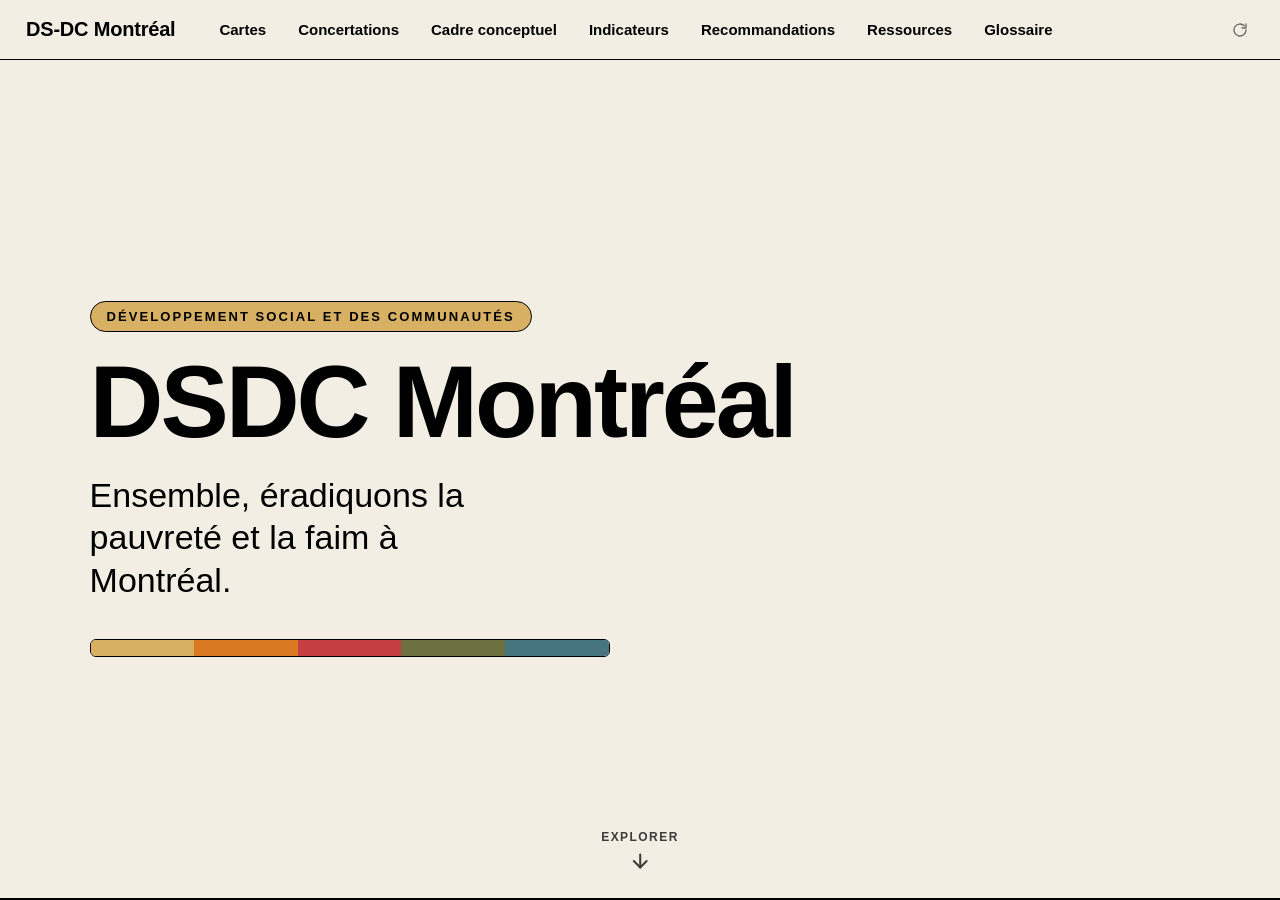
==== index.html @ 4bd9e21a "Indicators page improved" ====
<!DOCTYPE html>
<html lang="fr">
<head>
<meta charset="UTF-8">
<meta name="viewport" content="width=device-width, initial-scale=1.0">
<base href="/">
<script>
/* Restaure l'URL propre encodée par 404.html (routage par onglet sur GitHub Pages). */
(function(){var l=window.location;if(l.search[1]==='/'){var d=l.search.slice(1).split('&').map(function(s){return s.replace(/~and~/g,'&');}).join('?');window.history.replaceState(null,null,l.pathname.slice(0,-1)+d+l.hash);}})();
</script>
<title>DSDC Montréal</title>
  <link rel="stylesheet" href="assets/css/app.css">
  <link rel="stylesheet" href="assets/css/concertations.css">
  <link rel="stylesheet" href="assets/css/landing.css">
</head>
<body>
<div class="app">

  <nav class="nav" aria-label="Sections">
    <div class="brand" title="Retour à l'accueil">DS-DC Montréal</div>
    <div class="nav-items">
      <button class="nav-item" id="nav-cartes" data-view="cartes" aria-current="false">Cartes</button>
      <button class="nav-item" id="nav-conc" data-view="conc" aria-current="false">Concertations</button>
      <button class="nav-item" id="nav-cadre" data-view="cadre" aria-current="false">Cadre conceptuel</button>
      <button class="nav-item" id="nav-indic" data-view="indic" aria-current="false">Indicateurs</button>
      <button class="nav-item" id="nav-reco" data-view="reco" aria-current="false">Recommandations</button>
      <button class="nav-item" id="nav-ressources" data-view="ressources" aria-current="false">Ressources</button>
      <button class="nav-item" id="nav-gloss" data-view="gloss" aria-current="false">Glossaire</button>
    </div>
    <a class="nav-sync" href="https://github.com/catherineharder/DSDC-Montreal/actions/workflows/sync.yml" target="_blank" rel="noopener" title="Synchroniser le site depuis Google Sheets (ouvre GitHub Actions — cliquer « Run workflow »)" aria-label="Synchroniser le site depuis Google Sheets"><svg viewBox="0 0 24 24" width="16" height="16" fill="none" stroke="currentColor" stroke-width="2" stroke-linecap="round" stroke-linejoin="round" aria-hidden="true"><path d="M21 12a9 9 0 1 1-2.64-6.36"/><polyline points="21 3 21 9 15 9"/></svg></a>
  </nav>

  <div class="views">

    <!-- Accueil : page d'atterrissage plein écran, sections en séquence -->
    <section class="view active" id="view-accueil" aria-label="Accueil">
      <div class="land">

        <!-- 1. Héros -->
        <section class="land-sec land-hero">
          <p class="kicker">Développement social et des communautés</p>
          <h1>DSDC Montréal</h1>
          <p class="tagline">Ensemble, éradiquons la pauvreté et la faim à Montréal.</p>
          <div class="accent-bar" aria-hidden="true">
            <span style="background:#D7B063"></span><span style="background:#D97A22"></span><span style="background:#C43E42"></span><span style="background:#6C6F3F"></span><span style="background:#46747F"></span>
          </div>
          <div class="land-scroll-cue" aria-hidden="true">
            <span>Explorer</span>
            <svg viewBox="0 0 24 24" fill="none" stroke="currentColor" stroke-width="2.2" stroke-linecap="round" stroke-linejoin="round"><path d="M12 5v14"/><path d="m19 12-7 7-7-7"/></svg>
          </div>
        </section>

        <!-- 2. Développement social -->
        <section class="land-sec">
          <div class="land-eyebrow"><span class="num">01</span><span class="lab">Développement social</span></div>
          <h2>Qu'est-ce que le développement social&nbsp;?</h2>
          <div class="land-def">
            <div>
              <p class="lead">Le développement social est&nbsp;:</p>
              <ul>
                <li>l'amélioration des conditions de vie&nbsp;;</li>
                <li>la réduction des inégalités&nbsp;;</li>
                <li>l'inclusion sociale&nbsp;;</li>
                <li>et le renforcement du pouvoir d'agir individuel et collectif&nbsp;;</li>
              </ul>
              <p class="lead">découlant de la participation active et intersectorielle d'acteurs&nbsp;:</p>
              <ul class="actors">
                <li>communautaires&nbsp;;</li>
                <li>municipaux&nbsp;;</li>
                <li>institutionnels&nbsp;;</li>
                <li>étatiques&nbsp;;</li>
                <li>ainsi que de l'engagement citoyen.</li>
              </ul>
              <p class="src">Source&nbsp;: <a href="https://rqds.org/a-propos/" target="_blank" rel="noopener">Réseau québécois de développement social (RQDS)</a></p>
            </div>
            <aside class="land-card-aside">
              <h3>Un cadre partagé</h3>
              <p>Cette définition guide l'ensemble de la démarche DSDC&nbsp;: du cadre conceptuel aux indicateurs, jusqu'aux recommandations.</p>
              <a class="land-btn" href="https://rqds.org/a-propos/" target="_blank" rel="noopener">En savoir plus
                <svg viewBox="0 0 24 24" fill="none" stroke="currentColor" stroke-width="2.2" stroke-linecap="round" stroke-linejoin="round"><path d="M7 17 17 7"/><path d="M7 7h10v10"/></svg></a>
              <div style="height:12px"></div>
              <button class="land-btn ghost" type="button" data-goto="cadre">Voir le cadre conceptuel
                <svg viewBox="0 0 24 24" fill="none" stroke="currentColor" stroke-width="2.2" stroke-linecap="round" stroke-linejoin="round"><path d="M5 12h14"/><path d="m12 5 7 7-7 7"/></svg></button>
            </aside>
          </div>
        </section>

        <!-- 3. Développement des communautés -->
        <section class="land-sec">
          <div class="land-eyebrow"><span class="num">02</span><span class="lab">Développement des communautés</span></div>
          <h2>Développement des communautés</h2>
          <div class="land-two">
            <div class="land-def">
              <div>
                <p class="lead">Le développement des communautés mise sur le pouvoir d'agir collectif des milieux&nbsp;: mobiliser les acteurs d'un territoire pour améliorer, ensemble et durablement, les conditions de vie.</p>
                <p class="src">Source&nbsp;: <a href="https://www.collectifpdc.org/le-developpement-des-communautes" target="_blank" rel="noopener">Collectif des partenaires en développement des communautés</a></p>
              </div>
            </div>
            <figure class="land-figure">
              <div class="ph">
                <svg viewBox="0 0 24 24" fill="none" stroke="currentColor" stroke-width="1.6" stroke-linecap="round" stroke-linejoin="round"><rect x="3" y="3" width="18" height="18" rx="2"/><path d="m3 16 5-5c.9-.9 2.1-.9 3 0l5 5"/><path d="m14 14 1-1c.9-.9 2.1-.9 3 0l3 3"/><circle cx="8.5" cy="8.5" r="1.5"/></svg>
                <span class="ph-t">Illustration à ajouter</span>
              </div>
              <figcaption>Schéma « Développement des communautés » — <a href="https://www.collectifpdc.org/le-developpement-des-communautes" target="_blank" rel="noopener">collectifpdc.org</a></figcaption>
            </figure>
          </div>
        </section>

        <!-- 4. Explorer les sections -->
        <section class="land-sec land-explore">
          <div class="land-eyebrow"><span class="num">03</span><span class="lab">Explorer le site</span></div>
          <h2>Les sections</h2>
          <div class="land-grid">
            <button class="land-tile" type="button" data-goto="cartes">
              <div class="t-top"><span class="t-badge"><svg viewBox="0 0 24 24" fill="none" stroke="#000" stroke-width="2" stroke-linecap="round" stroke-linejoin="round"><path d="m9 3-6 3v15l6-3 6 3 6-3V3l-6 3-6-3Z"/><path d="M9 3v15"/><path d="M15 6v15"/></svg></span><span class="t-arrow">→</span></div>
              <h3>Cartes</h3><p>Santé Québec, Ville de Montréal, tables de quartier et circonscriptions.</p>
            </button>
            <button class="land-tile" type="button" data-goto="conc">
              <div class="t-top"><span class="t-badge"><svg viewBox="0 0 24 24" fill="none" stroke="#000" stroke-width="2" stroke-linecap="round" stroke-linejoin="round"><circle cx="12" cy="8" r="3"/><circle cx="5" cy="17" r="2.5"/><circle cx="19" cy="17" r="2.5"/><path d="M12 11v3M9.5 15.5 7 16.5M14.5 15.5 17 16.5"/></svg></span><span class="t-arrow">→</span></div>
              <h3>Concertations</h3><p>La cartographie des comités et tables de concertation.</p>
            </button>
            <button class="land-tile" type="button" data-goto="cadre">
              <div class="t-top"><span class="t-badge"><svg viewBox="0 0 24 24" fill="none" stroke="#000" stroke-width="2" stroke-linecap="round" stroke-linejoin="round"><rect x="3" y="3" width="7" height="7" rx="1"/><rect x="14" y="3" width="7" height="7" rx="1"/><rect x="3" y="14" width="7" height="7" rx="1"/><rect x="14" y="14" width="7" height="7" rx="1"/></svg></span><span class="t-arrow">→</span></div>
              <h3>Cadre conceptuel</h3><p>La logique du DSDC, des intrants aux résultats visés.</p>
            </button>
            <button class="land-tile" type="button" data-goto="indic">
              <div class="t-top"><span class="t-badge"><svg viewBox="0 0 24 24" fill="none" stroke="#000" stroke-width="2" stroke-linecap="round" stroke-linejoin="round"><path d="M3 3v18h18"/><path d="m7 14 3-4 3 3 5-7"/></svg></span><span class="t-arrow">→</span></div>
              <h3>Indicateurs</h3><p>Défavorisation, équité, participation, sécurité alimentaire…</p>
            </button>
            <button class="land-tile" type="button" data-goto="reco">
              <div class="t-top"><span class="t-badge"><svg viewBox="0 0 24 24" fill="none" stroke="#000" stroke-width="2" stroke-linecap="round" stroke-linejoin="round"><path d="M9 18h6"/><path d="M10 22h4"/><path d="M12 2a7 7 0 0 0-4 12.7c.6.5 1 1.3 1 2.1h6c0-.8.4-1.6 1-2.1A7 7 0 0 0 12 2Z"/></svg></span><span class="t-arrow">→</span></div>
              <h3>Recommandations</h3><p>Huit pistes d'action concrètes issues de la démarche.</p>
            </button>
            <button class="land-tile" type="button" data-goto="ressources">
              <div class="t-top"><span class="t-badge"><svg viewBox="0 0 24 24" fill="none" stroke="#000" stroke-width="2" stroke-linecap="round" stroke-linejoin="round"><path d="M4 4h11l5 5v11a1 1 0 0 1-1 1H4a1 1 0 0 1-1-1V5a1 1 0 0 1 1-1Z"/><path d="M14 4v5h5"/></svg></span><span class="t-arrow">→</span></div>
              <h3>Ressources</h3><p>Toutes les sources documentaires, cherchables et filtrables.</p>
            </button>
            <button class="land-tile" type="button" data-goto="gloss">
              <div class="t-top"><span class="t-badge"><svg viewBox="0 0 24 24" fill="none" stroke="#000" stroke-width="2" stroke-linecap="round" stroke-linejoin="round"><path d="M4 19.5A2.5 2.5 0 0 1 6.5 17H20"/><path d="M6.5 2H20v20H6.5A2.5 2.5 0 0 1 4 19.5v-15A2.5 2.5 0 0 1 6.5 2Z"/></svg></span><span class="t-arrow">→</span></div>
              <h3>Glossaire</h3><p>Les acronymes du milieu, de A à Z.</p>
            </button>
          </div>
        </section>

      </div>
    </section>

    <!-- Santé Québec : CIUSSS map (geometry TODO) -->
    <section class="view" id="view-cartes" aria-label="Cartes" hidden>
      <div class="views map-views">
        <section class="view active" id="view-sante" aria-label="Santé Québec">
      <div class="wrap">
        <section class="map-side">
          <div class="map-eyebrow" role="tablist" aria-label="Choisir une carte"><button class="map-pick" data-map="sante">Santé Québec</button><button class="map-pick" data-map="ville">Ville de Montréal</button><button class="map-pick" data-map="tdq">Tables de quartier</button><button class="map-pick" data-map="deputes">Circonscriptions</button></div>
          <div class="map-head"><img class="logo" style="transform:translateY(14px)" src="assets/logos/sante-quebec.png" alt="Santé Québec"></div>
          <div class="map-stage"><div class="legend"><div><span class="sw low"></span>Région sociosanitaire (RSS) de Montréal</div><div><span class="sw mid"></span>Les 5 réseaux territoriaux de services (RTS)</div><div><span class="sw high"></span>Les réseaux locaux de services (RLS)</div></div><svg id="sante-map" viewBox="0 0 1000 875" preserveAspectRatio="xMidYMid meet" role="group" aria-label="Carte des territoires de CIUSSS"></svg></div>
        </section>
        <aside class="panel" id="panel-sante" aria-live="polite">
          <h2>CIUSSS de Montréal</h2><hr class="rule">
          <p class="intro">Cliquez un territoire pour afficher ses directions. (Données à intégrer.)</p>
        </aside>
      </div>
    </section>

    <!-- Ville de Montréal : arrondissements -->
    <section class="view" id="view-ville" aria-label="Ville de Montréal" hidden>
      <div class="wrap">
        <section class="map-side">
          <div class="map-eyebrow" role="tablist" aria-label="Choisir une carte"><button class="map-pick" data-map="sante">Santé Québec</button><button class="map-pick" data-map="ville">Ville de Montréal</button><button class="map-pick" data-map="tdq">Tables de quartier</button><button class="map-pick" data-map="deputes">Circonscriptions</button></div>
          <div class="map-head"><img class="logo" src="assets/logos/logo-montreal.png" alt="Ville de Montréal"></div>
          <div class="map-stage"><div class="legend"><div><span class="sw mid"></span>Arrondissement</div><div><span class="sw low"></span>Ville liée</div></div><svg id="ville-map" viewBox="0 0 1000 875" preserveAspectRatio="xMidYMid meet" role="group" aria-label="Carte des arrondissements"></svg></div>
        </section>
        <aside class="panel" id="ville-panel" aria-live="polite"></aside>
      </div>
    </section>

    <!-- Tables de quartier (TODO) -->
    <section class="view" id="view-tdq" aria-label="Tables de quartier" hidden>
      <div class="wrap">
        <section class="map-side">
          <div class="map-eyebrow" role="tablist" aria-label="Choisir une carte"><button class="map-pick" data-map="sante">Santé Québec</button><button class="map-pick" data-map="ville">Ville de Montréal</button><button class="map-pick" data-map="tdq">Tables de quartier</button><button class="map-pick" data-map="deputes">Circonscriptions</button></div>
          <div class="map-head"><img class="logo" style="transform:scale(2);transform-origin:left top" src="assets/logos/tables-de-quartier.png" alt="Tables de quartier"></div>
          <div class="map-stage"><div class="legend"><div><span class="sw mid"></span>Table de quartier</div><div><span class="sw low"></span>Secteur sans table</div></div><svg id="tdq-map" viewBox="0 0 1000 875" preserveAspectRatio="xMidYMid meet" role="group" aria-label="Carte des 32 tables de quartier de l'île de Montréal"></svg></div>
        </section>
        <aside class="panel" id="tdq-panel" aria-live="polite"></aside>
      </div>
    </section>

    <!-- Députés : circonscriptions provinciales de l'île, colorées par parti -->
    <section class="view" id="view-deputes" aria-label="Députés" hidden>
      <div class="wrap">
        <section class="map-side">
          <div class="map-eyebrow" role="tablist" aria-label="Choisir une carte"><button class="map-pick" data-map="sante">Santé Québec</button><button class="map-pick" data-map="ville">Ville de Montréal</button><button class="map-pick" data-map="tdq">Tables de quartier</button><button class="map-pick" data-map="deputes">Circonscriptions</button></div>
          <div class="map-head"><img class="logo" style="--logo-h:96px" src="assets/logos/assemblee-nationale.png" onerror="this.onerror=null;this.src='https://www.emploisenadministration.com/uploads/logos/original/bb4ea068b14f3f19f54fa09462b79f89ca1a6226.png'" alt="Assemblée nationale du Québec"></div>
          <div class="map-stage"><div class="legend"><div><span class="sw" style="background:#d31f2c"></span>Parti libéral du Québec</div><div><span class="sw" style="background:#ff5605"></span>Québec solidaire</div><div><span class="sw" style="background:#00addc"></span>Coalition avenir Québec</div><div><span class="sw" style="background:#1a3c8f"></span>Parti québécois</div><div><span class="sw" style="background:#8a8f98"></span>Indépendant·e</div></div><svg id="deputes-map" viewBox="0 0 1000 875" preserveAspectRatio="xMidYMid meet" role="group" aria-label="Carte des 27 circonscriptions provinciales de l'île de Montréal"></svg></div>
        </section>
        <aside class="panel" id="deputes-panel" aria-live="polite"></aside>
      </div>
    </section>

      </div><!-- /.map-views -->
    </section><!-- /#view-cartes -->

    <!-- Concertations -->
    <section class="view" id="view-conc" aria-label="Concertations" hidden>
      <div class="conc-app embed" id="conc-root"></div>
    </section>

    <!-- Glossaire -->
    <section class="view" id="view-cadre" aria-label="Cadre conceptuel" hidden>
      <iframe class="gloss-frame" src="cadre.html" title="Cadre conceptuel DS-DC" loading="lazy"></iframe>
    </section>

    <!-- Indicateurs : quatre onglets (Défavorisation, Équité des milieux de vie,
         Capital social, Résultats transitoires), menu déroulant d'indicateurs,
         sélecteur de découpage SQ / VdM / TQ -->
    <section class="view" id="view-indic" aria-label="Indicateurs" hidden>
      <div class="wrap">
        <section class="map-side">
          <div class="map-eyebrow" role="tablist" aria-label="Choisir un onglet" id="indic-eyebrow"></div>
          <div class="map-head"><h1 id="indic-title">Défavorisation</h1></div>
          <div class="indic-controls">
            <select class="indic-select" id="indic-select" aria-label="Choisir un indicateur"></select>
            <div class="dim-switch" id="indic-geos" role="tablist" aria-label="Choisir un découpage territorial"></div>
          </div>
          <div class="map-stage">
            <div class="legend indic-legend" id="indic-legend"></div>
            <svg id="indic-map" viewBox="0 0 1000 875" preserveAspectRatio="xMidYMid meet" role="group" aria-label="Carte des indicateurs par territoire"></svg>
            <div class="indic-graph" id="indic-graph" hidden></div>
          </div>
        </section>
        <aside class="panel" id="indic-panel" aria-live="polite"></aside>
      </div>
    </section>

    <!-- Recommandations : 8 pistes d'action, style « landing » -->
    <section class="view" id="view-reco" aria-label="Recommandations" hidden>
      <div class="reco-wrap">
        <header class="reco-hero">
          <p class="kicker">Démarche DSDC</p>
          <h1>Recommandations</h1>
          <p>Huit pistes d'action concrètes pour renforcer le développement social et des communautés à Montréal — issues de la comparaison des pratiques internes et externes.</p>
        </header>
        <div class="reco-grid">
          <article class="reco-card">
            <span class="r-num" aria-hidden="true">1</span>
            <span class="r-tag">Plaidoyer</span>
            <h3>Renforcer les contacts politiques</h3>
            <p>Multiplier et entretenir les liens avec les élu·e·s et les paliers décisionnels pour porter les enjeux du développement social plus haut dans l'agenda public.</p>
          </article>
          <article class="reco-card">
            <span class="r-num" aria-hidden="true">2</span>
            <span class="r-tag">Participation</span>
            <h3>Rehausser la participation citoyenne</h3>
            <p>Passer d'une consultation ponctuelle à un véritable engagement communautaire, où les citoyen·ne·s contribuent aux décisions qui les concernent.</p>
          </article>
          <article class="reco-card">
            <span class="r-num" aria-hidden="true">3</span>
            <span class="r-tag">Données</span>
            <h3>Produire des données désagrégées</h3>
            <p>Descendre à l'échelle des territoires et des populations pour révéler les inégalités que les moyennes masquent, et mieux cibler l'action.</p>
          </article>
          <article class="reco-card">
            <span class="r-num" aria-hidden="true">4</span>
            <span class="r-tag">Financement</span>
            <h3>Assurer un financement souple</h3>
            <p>Privilégier un financement à la mission, pluriannuel et adaptable, qui laisse aux milieux la marge d'agir sur le long terme.</p>
          </article>
          <article class="reco-card">
            <span class="r-num" aria-hidden="true">5</span>
            <span class="r-tag">Gouvernance</span>
            <h3>Simplifier les comités</h3>
            <p>Alléger et clarifier l'architecture de concertation pour réduire la charge de coordination et concentrer les efforts sur l'action.</p>
          </article>
          <article class="reco-card">
            <span class="r-num" aria-hidden="true">6</span>
            <span class="r-tag">Partenariats</span>
            <h3>Inclure le privé et les commerces</h3>
            <p>Mobiliser les acteurs économiques locaux comme partenaires du développement social, au-delà du seul mécénat.</p>
          </article>
          <article class="reco-card">
            <span class="r-num" aria-hidden="true">7</span>
            <span class="r-tag">Innovation</span>
            <h3>Favoriser l'innovation et l'achat local</h3>
            <p>Encourager les approches nouvelles et l'approvisionnement de proximité pour ancrer les retombées dans les communautés.</p>
          </article>
          <article class="reco-card">
            <span class="r-num" aria-hidden="true">8</span>
            <span class="r-tag">Confiance</span>
            <h3>Bâtir la confiance avec les citoyens</h3>
            <p>Cultiver la transparence, la constance et la reddition de comptes pour établir un lien de confiance durable avec la population.</p>
          </article>
        </div>
        <p class="reco-note">Formulation de travail à valider avec l'équipe DSDC. Ces recommandations découlent de l'objectif&nbsp;6 du mandat de stage — «&nbsp;Formuler des recommandations&nbsp;» — et alimentent la synthèse finale.</p>
      </div>
    </section>

    <section class="view" id="view-ressources" aria-label="Ressources" hidden>
      <div class="full"><h1>Ressources</h1>
        <div class="stub"><div class="frame"><h2>À venir</h2><p>Section à remplir.</p></div></div>
      </div>
    </section>

    <section class="view" id="view-gloss" aria-label="Glossaire" hidden>
      <iframe class="gloss-frame" src="acronymes.html" title="Glossaire des acronymes" loading="lazy"></iframe>
    </section>

  </div>
</div>

  <!-- coeur : helpers + nav -->
  <script src="assets/js/app.js"></script>
  <!-- carte Ville de Montréal : données puis logique -->
  <script src="assets/data/ville-montreal.data.js"></script>
  <script src="assets/js/ville-montreal.js"></script>
  <!-- carte Tables de quartier : 32 territoires découpés sur la silhouette de l'île -->
  <script src="assets/data/tables-quartier.data.js"></script>
  <script src="assets/data/tables-quartier.members.js"></script>
  <script src="assets/js/tables-quartier.js"></script>
  <!-- carte Santé Québec : données puis logique -->
  <script src="assets/data/sante-quebec.data.js"></script>
  <script src="assets/js/sante-quebec.js"></script>
  <!-- carte Circonscriptions : 27 circonscriptions provinciales de l'île (données générées) -->
  <script src="assets/data/deputes.data.js"></script>
  <script src="assets/data/deputes-overrides.data.js"></script>
  <script src="assets/js/deputes.js"></script>
  <!-- section Indicateurs : données (générées) puis logique — réutilise la géométrie TDQ -->
  <script src="assets/data/indicateurs.data.js"></script>
  <script src="assets/data/indicateurs-iemv-geo.data.js"></script>
  <script src="assets/data/participation-extra.data.js"></script>
  <script src="assets/js/indicateurs.js"></script>
  <!-- section Concertations : données puis rendu -->
  <script src="assets/data/concertations.data.js"></script>
  <script src="assets/js/concertations.js"></script>
  <!-- section Ressources : catalogue de sources puis rendu -->
  <script src="assets/data/ressources.data.js"></script>
  <script src="assets/js/ressources.js"></script>
</body>
</html>
---- assets/css/app.css ----
/* ---- Design tokens ---------------------------------------------------- */
  :root{
    /* Palette DSDC Montréal (référence Notion) : crème + accents terreux, tout cerné de noir */
    --ink:#000000; --muted:#000000; --rule:#000000;
    --cream:#F2EEE4; --paper:#fff;
    --sand:#D7B063; --orange:#D97A22; --red:#C43E42; --olive:#6C6F3F; --teal:#46747F;
    --nav-h:60px; --logo-h:78px;
  }
  /* Standard logo: add class="logo" to any logo <img>. Width scales to keep aspect ratio.
     --logo-h is the default height; because logos have different shapes, a wide logo and a
     near-square logo look unbalanced at the same height. Override per logo for optical balance,
     e.g. <img class="logo" style="--logo-h:112px" ...>. */
  .logo{height:var(--logo-h);width:auto;max-width:100%;display:block;}
  *{box-sizing:border-box;}
  html,body{margin:0;height:100%;}
  body{font-family:Helvetica,"Helvetica Neue",Arial,sans-serif;color:var(--ink);background:var(--cream);overflow:hidden;}
  .app{display:flex;flex-direction:column;height:100vh;width:100vw;}

  /* ---- Top navigation --------------------------------------------------- */
  .nav{display:flex;align-items:center;gap:30px;height:var(--nav-h);flex:0 0 auto;padding:0 26px;background:var(--cream);border-bottom:1.5px solid var(--ink);}
  .brand{display:flex;align-items:center;gap:11px;font-weight:700;font-size:20px;letter-spacing:-.01em;white-space:nowrap;cursor:pointer;}
  .brand:focus-visible{outline:2px solid var(--ink);outline-offset:2px;border-radius:6px;}
  .brand img{width:30px;height:30px;display:block;}
  .nav-items{display:flex;gap:4px;}
  .nav-item{appearance:none;border:0;background:transparent;font:inherit;font-size:15px;font-weight:600;color:var(--ink);padding:7px 14px;border-radius:8px;cursor:pointer;transition:background 120ms ease;}
  /* hover + current page share the destination page's colour tint.
     Each button carries its own --accent (set below); one rule covers all. */
  .nav-item:hover,.nav-item[aria-current="page"]{background:color-mix(in srgb,var(--accent) 10%,transparent);}
  .nav-item:focus-visible{outline:2px solid var(--ink);outline-offset:1px;}
  /* ---- Synchro (nav, discret) + crayons d'édition vers Google Sheets ---- */
  .nav-sync{margin-left:auto;display:inline-flex;align-items:center;padding:6px;border-radius:8px;color:var(--muted);opacity:.55;transition:opacity 120ms ease,color 120ms ease;}
  .nav-sync:hover,.nav-sync:focus-visible{opacity:1;color:var(--ink);}
  .edit-pencil{display:inline-flex;align-items:center;vertical-align:middle;margin-left:8px;color:var(--muted);opacity:.45;transition:opacity 120ms ease,color 120ms ease;}
  .edit-pencil:hover,.edit-pencil:focus-visible{opacity:1;color:var(--accent,var(--ink));}
  /* single source of truth: each view AND its nav button share one --accent */
  #nav-sante,#view-sante{--accent:#1f5fa8;}
  #nav-ville,#view-ville{--accent:#d60303;}
  #nav-tdq,#view-tdq{--accent:#2e7d32;}
  #nav-conc,#view-conc{--accent:#6C6F3F;}   /* olive */
  #nav-cadre,#view-cadre{--accent:#46747F;} /* teal */
  #nav-indic,#view-indic{--accent:#D97A22;} /* orange */
  #nav-ressources,#view-ressources{--accent:#46747F;} /* teal */
  #nav-reco,#view-reco{--accent:#C43E42;}   /* rouge */
  #nav-cartes,#view-cartes{--accent:#1f5fa8;}
  #nav-gloss,#view-gloss{--accent:#000000;}
  #view-deputes{--accent:#095797;} /* bleu Assemblée nationale ; chaque tracé porte ensuite son --accent de parti */

  /* ---- View container --------------------------------------------------- */
  .views{flex:1;min-height:0;position:relative;}
  /* each view derives its page tint (--bg) from its own --accent: one colour to change */
  .view{position:absolute;inset:0;display:none;--accent:#000000;--bg:var(--cream);}
  .view.active{display:flex;}

  /* ---- Two-pane layout (map + side panel) ------------------------------- */
  .wrap{display:flex;height:100%;width:100%;background:var(--bg);}
  .map-side{flex:0 0 66.666%;display:flex;flex-direction:column;min-width:0;border-right:1.5px solid var(--ink);background:var(--bg);}
  .map-head{padding:18px 26px 2px;display:flex;align-items:center;gap:18px;}
  .map-head h1{margin:0;font-size:46px;font-weight:700;letter-spacing:-.015em;}
  /* Legend overlays the top-left of the map so it no longer consumes vertical space.
     This keeps every map view exactly the same size regardless of how many legend rows it has. */
  .legend{position:absolute;top:25%;left:38px;transform:translateY(-50%);z-index:2;display:flex;flex-direction:column;gap:6px;font-size:13px;line-height:1.4;background:#fff;padding:10px 13px;border:1.5px solid var(--ink);border-radius:6px;box-shadow:0 1px 5px rgba(0,0,0,.08);pointer-events:none;}
  .legend .sw{display:inline-block;width:16px;height:16px;margin-right:9px;border:1.5px solid var(--ink);border-radius:2px;vertical-align:-3px;}
  /* opacity lives on the fill (color-mix), never the element, so the ink border stays solid */
  .legend .sw.mid{background:color-mix(in srgb,var(--accent) 55%,transparent);}
  .legend .sw.low{background:color-mix(in srgb,var(--accent) 20%,transparent);}
  .map-stage{flex:1;position:relative;min-height:0;padding:0 10px 34px;}
  svg{width:100%;height:100%;display:block;}
  /* map regions: selected = full opacity */
  .arr{fill:var(--accent);fill-opacity:.55;stroke:var(--ink);stroke-width:3;stroke-linejoin:round;stroke-linecap:round;cursor:pointer;transition:fill-opacity 140ms ease;}
  .arr:hover{fill-opacity:.82;}
  .arr.active{fill-opacity:1;}
  .arr:focus{outline:none;} .arr:focus-visible{stroke-width:5;}
  .suburb{fill:var(--accent);fill-opacity:.20;stroke:var(--ink);stroke-width:3;stroke-linejoin:round;stroke-linecap:round;cursor:pointer;transition:fill-opacity 140ms ease;}
  .suburb:hover{fill-opacity:.42;}
  .suburb.active{fill-opacity:.62;}
  .suburb:focus{outline:none;} .suburb:focus-visible{stroke-width:5;}
  /* Tables de quartier: secteurs sans table (faible opacité, inertes) + contour côte */
  .tdq-notable{fill:var(--accent);fill-opacity:.20;stroke:none;pointer-events:none;}
  .tdq-outline{fill:none;stroke:var(--ink);stroke-width:3;stroke-linejoin:round;stroke-linecap:round;pointer-events:none;}

  /* ---- Side panel ------------------------------------------------------- */
  .panel{flex:1 1 33.333%;background:var(--bg);overflow-y:auto;padding:26px 30px 36px;min-width:0;}
  .panel h2{margin:0 0 4px;font-size:23px;font-weight:700;letter-spacing:-.01em;}
  .panel .intro{margin:0 0 14px;font-size:13px;line-height:1.5;color:var(--muted);}
  .panel .rule{height:1.5px;margin:14px 0;border:0;background:var(--ink);}
  .block{margin:0 0 18px;}
  .block-title{margin:0;font-size:15px;font-weight:700;line-height:1.3;}
  .items{list-style:none;margin:8px 0 0;padding:0;}
  .items li{position:relative;padding:3px 0 3px 18px;font-size:13.5px;line-height:1.5;}
  .items li::before{content:"";position:absolute;left:2px;top:10px;width:6px;height:6px;border-radius:50%;background:var(--accent);}
  /* Tables de quartier : organismes cliquables (puces déjà vertes via --accent du view). */
  #tdq-panel .items a.tdq-org{color:inherit;text-decoration:none;cursor:pointer;transition:color 120ms ease;}
  #tdq-panel .items a.tdq-org:hover,#tdq-panel .items a.tdq-org:focus-visible{color:var(--accent);text-decoration:underline;}
  /* Députés : fiche du panneau (nom en évidence, parti avec pastille de couleur) */
  #deputes-panel .depute-nom{margin:0 0 4px;font-size:22px;font-weight:700;}
  #deputes-panel .depute-parti{margin:0 0 16px;font-size:13.5px;color:var(--muted);}
  .party-dot{display:inline-block;width:11px;height:11px;margin-right:8px;border-radius:50%;border:1.5px solid var(--ink);vertical-align:-1px;}
  #deputes-panel .items a.tdq-org{color:inherit;text-decoration:none;cursor:pointer;transition:color 120ms ease;}
  #deputes-panel .items a.tdq-org:hover,#deputes-panel .items a.tdq-org:focus-visible{color:var(--accent);text-decoration:underline;}
  /* Circonscriptions : couleur de parti saturée en tout temps ; la sélection
     épaissit le contour (pas de changement d'opacité). */
  #view-deputes .arr{fill-opacity:1;transition:stroke-width 140ms ease;}
  #view-deputes .arr:hover{fill-opacity:1;stroke-width:4;}
  #view-deputes .arr.active{fill-opacity:1;stroke-width:6.5;}
  #view-deputes .arr:focus-visible{stroke-width:6.5;}
  /* deux puces colorées au parti, sous le nom du député ou de la députée */
  #deputes-panel .depute-bullets{margin-top:10px;}
  #deputes-panel .depute-bullets li{font-size:14px;padding-left:20px;}
  #deputes-panel .depute-bullets li::before{width:8px;height:8px;top:8px;border:1.5px solid var(--ink);}

  /* ---- Full-width views (glossary, stubs) ------------------------------- */
  .full{flex:1;overflow-y:auto;padding:30px 40px 50px;background:var(--bg);}
  .full h1{margin:0 0 10px;font-size:46px;font-weight:700;}
  .full .logo{margin:0 0 10px;}
  .full .intro{margin:0 0 22px;font-size:14px;color:var(--muted);}
  .gloss-grid{column-width:380px;column-gap:42px;}
  .gloss{break-inside:avoid;display:flex;gap:12px;align-items:baseline;padding:8px 0;border-bottom:1px solid var(--rule);}
  .gloss .acr{flex:0 0 86px;font-weight:700;font-size:14px;color:var(--accent);}
  .gloss .def{font-size:13.5px;line-height:1.45;}
  .stub{flex:1;display:flex;align-items:center;justify-content:center;text-align:center;color:var(--muted);padding:40px;}
  .stub .frame{max-width:48ch;padding:46px 40px;border:2px dashed var(--ink);border-radius:10px;opacity:.55;}
  .stub h2{margin:0 0 10px;font-size:22px;font-weight:700;color:var(--ink);}
  .stub p{margin:0;font-size:14px;line-height:1.6;}

  @media (max-width:820px){
    .views{overflow:auto;} .view.active{position:static;}
    .wrap{flex-direction:column;overflow:auto;} body{overflow:auto;}
    .map-side{flex:none;height:62vh;border-right:0;border-bottom:1.5px solid var(--ink);}
    .panel{flex:none;}
  }

/* ---- Glossaire : acronymes.html (synchronisée) en iframe ---- */
.gloss-frame{flex:1;width:100%;height:100%;border:0;display:block;}


/* ---- « Cartes » : un onglet, sélecteur de carte en eyebrow au-dessus du titre ---- */
#view-cartes{flex-direction:column;}
.map-views{flex:1;min-height:0;position:relative;}
.map-eyebrow{display:flex;flex-wrap:wrap;gap:6px;align-items:center;padding:14px 26px 0;}
.map-pick{appearance:none;background:transparent;border:1.5px solid transparent;border-radius:7px;font:inherit;font-size:12.5px;font-weight:700;letter-spacing:.02em;text-transform:uppercase;color:var(--muted);padding:4px 10px;cursor:pointer;transition:color 120ms ease,border-color 120ms ease,background 120ms ease;}
.map-pick:hover{color:var(--ink);}
.map-pick[aria-current="page"]{border-color:var(--ink);color:var(--ink);}
.map-pick:focus-visible{outline:2px solid var(--ink);outline-offset:1px;}
/* the full-width stub view (Tables de quartier) keeps the eyebrow flush with its padding */
.full .map-eyebrow{padding:0 0 6px;}

/* ---- Shared map search: compact, pinned to the top-right of the eyebrow ---- */
.map-search{position:relative;margin-left:auto;}
/* même gabarit que la boîte de recherche de Concertations (.conc-search input) */
.map-search input{width:230px;max-width:46vw;padding:7px 12px;border:1.5px solid var(--ink);border-radius:8px;font:inherit;font-size:10.5pt;color:var(--ink);background:#fff;outline:none;transition:border-color 120ms ease;}
.map-search input:focus{border-color:var(--accent);}
.map-results{position:absolute;top:40px;right:0;left:auto;width:320px;max-width:78vw;background:#fff;border:1px solid var(--rule);border-radius:8px;max-height:320px;overflow-y:auto;display:none;z-index:30;box-shadow:0 8px 20px rgba(0,0,0,.10);}
.map-results.open{display:block;}
.map-results .mr-item{display:flex;justify-content:space-between;align-items:center;gap:10px;padding:8px 13px;font-size:13px;cursor:pointer;border-bottom:1px solid var(--rule);}
.map-results .mr-item:last-child{border-bottom:none;}
.map-results .mr-item:hover{background:color-mix(in srgb,var(--accent) 12%,transparent);}
.map-results .mr-item.mr-none{color:var(--muted);cursor:default;}
.map-results .mr-item.mr-none:hover{background:transparent;}
.map-results .mr-g{flex:0 1 auto;font-size:9.5px;text-transform:uppercase;letter-spacing:.06em;color:var(--muted);white-space:nowrap;overflow:hidden;text-overflow:ellipsis;max-width:45%;text-align:right;}

/* ---- Indicateurs : choroplèthe par territoire de table de quartier ---- */
/* Les couleurs de classe sont posées en fill inline par indicateurs.js ;
   on neutralise donc l'opacité générique des .arr pour garder des teintes franches. */
#view-indic .arr{fill-opacity:.92;}
#view-indic .arr:hover{fill-opacity:1;}
#view-indic .arr.active{fill-opacity:1;stroke-width:5;}
#view-indic .arr.nodata{fill:var(--cream);cursor:default;}
#view-indic .tdq-notable{fill:#e7e1d3;fill-opacity:.6;}
/* légende : swatches colorés en inline, on retire la teinte accent générique */
.indic-legend .sw{background:#fff;}
/* barres de distribution par quintile dans le panneau */
.iq-title{margin:16px 0 6px;font-size:13px;font-weight:700;text-transform:uppercase;letter-spacing:.05em;}
.iq-row{display:flex;align-items:center;gap:8px;font-size:12.5px;margin:3px 0;}
.iq-row .lab{flex:0 0 26px;color:var(--muted);font-weight:600;}
.iq-bar{flex:1;height:13px;background:#e7e1d3;border:1px solid var(--ink);border-radius:3px;overflow:hidden;}
.iq-bar span{display:block;height:100%;}
.iq-val{flex:0 0 46px;text-align:right;font-weight:600;font-variant-numeric:tabular-nums;}
.iq-note{margin-top:14px;font-size:11.5px;line-height:1.5;color:var(--muted);}
/* rangée de contrôles sous le titre : découpage (SQ/VdM/TQ) puis dimension */
.indic-controls{display:flex;align-items:center;gap:12px;padding:8px 26px 0;flex-wrap:wrap;}
/* barre coulissante entre la carte et le panneau d'information */
.split-handle{flex:0 0 9px;margin:0 -5px 0 -4px;cursor:col-resize;background:transparent;position:relative;z-index:5;touch-action:none;}
.split-handle::after{content:"";position:absolute;inset:0 3px;border-radius:3px;background:transparent;transition:background 120ms ease;}
.split-handle:hover::after,.split-handle.dragging::after{background:color-mix(in srgb,var(--accent) 45%,transparent);}
@media (max-width:820px){.split-handle{display:none;}}
/* sélecteur de dimension (Matérielle / Sociale) dans l'en-tête de carte */
.dim-switch{display:inline-flex;border:1.5px solid var(--ink);border-radius:8px;overflow:hidden;}
.dim-switch:empty{display:none;}
.dim-switch button{appearance:none;border:0;background:#fff;font:inherit;font-size:12.5px;font-weight:700;padding:6px 15px;cursor:pointer;color:var(--muted);transition:background 120ms ease,color 120ms ease;}
.dim-switch button+button{border-left:1.5px solid var(--ink);}
.dim-switch button:hover{color:var(--ink);}
.dim-switch button[aria-current="true"]{background:var(--dim-c,var(--ink));color:#fff;}
.dim-switch button:focus-visible{outline:2px solid var(--ink);outline-offset:-2px;}
/* mini-graphique d'évolution (panneau Indicateurs) */
.trend-svg{width:100%;height:auto;display:block;margin:2px 0 4px;}
.trend-svg text{font-family:Helvetica,"Helvetica Neue",Arial,sans-serif;}
.trend-svg .tc-val{font-size:10px;font-weight:700;}
.trend-svg .tc-lab{font-size:10.5px;font-weight:700;}
.trend-svg .tc-axis{font-size:10px;fill:var(--muted);}
.trend-svg .tc-ref{font-size:9.5px;fill:var(--ink);}
/* en-tête de fiche sans boîtes : valeur en évidence dans la phrase */
.indic-lead{margin:12px 0 2px;font-size:13.5px;line-height:1.55;color:var(--ink);}
.indic-lead .indic-big{font-size:24px;font-weight:700;letter-spacing:-.01em;line-height:1;vertical-align:-1px;margin-right:2px;}
.indic-lead .indic-ref{color:var(--muted);white-space:nowrap;}
/* menu déroulant d'indicateurs */
.indic-select{appearance:none;-webkit-appearance:none;border:1.5px solid var(--ink);border-radius:8px;background:#fff url("data:image/svg+xml;charset=utf-8,%3Csvg xmlns='http://www.w3.org/2000/svg' width='12' height='8'%3E%3Cpath d='M1 1l5 5 5-5' fill='none' stroke='%23212121' stroke-width='2' stroke-linecap='round' stroke-linejoin='round'/%3E%3C/svg%3E") no-repeat right 12px center;font:inherit;font-size:13px;font-weight:700;color:var(--ink);padding:6px 34px 6px 13px;cursor:pointer;max-width:100%;}
.indic-select:focus-visible{outline:2px solid var(--ink);outline-offset:1px;}
.dim-switch button[disabled]{color:var(--rule);cursor:not-allowed;background:#fff;}
.dim-switch button[disabled]:hover{color:var(--rule);}
/* scène graphique (indicateurs régionaux : le graphique remplace la carte) */
.indic-graph{position:absolute;inset:0 10px 34px;display:flex;align-items:center;justify-content:center;overflow:auto;}
.indic-graph[hidden]{display:none;}
.indic-graph>svg.big-line{width:min(100%,820px);height:auto;max-height:100%;}
.big-line text{font-family:Helvetica,"Helvetica Neue",Arial,sans-serif;}
.big-line .bl-val{font-size:15px;font-weight:700;}
.big-line .bl-lab{font-size:16px;font-weight:700;}
.big-line .bl-axis{font-size:14px;fill:var(--muted);}
.big-line .bl-ref{font-size:12px;fill:var(--ink);}
.big-line .bl-note{font-size:12.5px;fill:var(--muted);}
/* mosaïque IEMV : contours de territoires cliquables au-dessus des AD */
.indic-overlay{fill:#000;fill-opacity:0;stroke:var(--ink);stroke-width:2.5;stroke-linejoin:round;cursor:pointer;transition:fill-opacity 140ms ease;}
.indic-overlay:hover{fill-opacity:.10;}
.indic-overlay.active{stroke-width:5;fill-opacity:0;}
.indic-overlay:focus{outline:none;} .indic-overlay:focus-visible{stroke-width:5;}
/* étiquettes longues dans les rangées de barres */
.iq-row .lab.lab-wide{flex:0 0 168px;font-weight:600;color:var(--ink);font-size:12px;line-height:1.25;}
/* grille des 12 résultats transitoires */
.rt-grid{position:relative;width:100%;max-height:100%;overflow:auto;display:grid;grid-template-columns:repeat(3,1fr);gap:0 28px;align-items:start;padding:4px 18px 12px;}
.rt-col h3{margin:10px 0 2px;font-size:13.5px;font-weight:700;text-transform:uppercase;letter-spacing:.05em;color:var(--accent);}
.rt-col .rt-fdescr{margin:0 0 10px;font-size:12px;line-height:1.4;color:var(--muted);}
.rt-item{display:flex;align-items:baseline;gap:10px;width:100%;text-align:left;appearance:none;background:transparent;border:0;border-top:1px solid var(--rule);font:inherit;padding:9px 6px;cursor:pointer;transition:background 120ms ease;border-radius:6px;}
.rt-item:hover{background:color-mix(in srgb,var(--accent) 8%,transparent);}
.rt-item[aria-pressed="true"]{background:color-mix(in srgb,var(--accent) 14%,transparent);}
.rt-item:focus-visible{outline:2px solid var(--ink);outline-offset:-2px;}
.rt-item .rt-num{flex:0 0 44px;font-size:12.5px;font-weight:700;color:var(--accent);}
.rt-item .rt-t{font-size:13px;line-height:1.35;font-weight:600;}
.rt-item .rt-flag{margin-left:auto;color:var(--muted);font-size:13px;}
.rt-eyebrow{margin:10px 0 4px;font-size:11.5px;font-weight:700;text-transform:uppercase;letter-spacing:.05em;color:var(--accent);}
.rt-revers{border-left:3px solid var(--rule);padding-left:10px;}
@media (max-width:1100px){.rt-grid{grid-template-columns:1fr 1fr;}}
@media (max-width:820px){.rt-grid{grid-template-columns:1fr;}}

/* Organisme atteint via la recherche : surlignage temporaire dans le panneau TDQ */
.member-hit{animation:member-hit 2.4s ease;border-radius:4px;}
@keyframes member-hit{
  0%,55%{background:color-mix(in srgb,var(--accent) 24%,transparent);}
  100%{background:transparent;}
}

/* ---- Indicateurs : bascule d'indicateur (Défavorisation, Participation) ---- */
.indic-optswitch{flex-wrap:wrap;}
/* Défavorisation : panneau « les 4 indicateurs » */
.dv4{margin:4px 0 6px;}
.dv4-row{display:flex;align-items:center;gap:9px;padding:5px 0;border-bottom:1px solid var(--ink);}
.dv4-row:last-child{border-bottom:0;}
.dv4-sw{flex:0 0 auto;width:13px;height:13px;border:1.5px solid var(--ink);border-radius:3px;}
.dv4-lab{flex:1;font-size:13px;line-height:1.3;}
.dv4-val{flex:0 0 auto;font-weight:700;font-variant-numeric:tabular-nums;font-size:14px;}

/* Équité : boîte-sélecteur verticale « comme la légende » (7 options) */
.indic-boxselect{display:flex;flex-direction:column;gap:2px;border:1.5px solid var(--ink);border-radius:8px;padding:6px;background:var(--paper);}
.indic-boxselect button{appearance:none;display:flex;align-items:center;gap:9px;text-align:left;font:inherit;font-size:12.5px;
  font-weight:700;color:var(--ink);background:transparent;border:0;border-radius:6px;padding:6px 10px;cursor:pointer;transition:background 120ms ease;}
.indic-boxselect button .bs-sw{width:13px;height:13px;border:1.5px solid var(--ink);border-radius:3px;background:var(--paper);flex:0 0 auto;}
.indic-boxselect button:hover{background:color-mix(in srgb,#46747F 12%,transparent);}
.indic-boxselect button[aria-current="true"]{background:#46747F;color:#fff;}
.indic-boxselect button[aria-current="true"] .bs-sw{background:#fff;}
.iq-row.iq-on{background:color-mix(in srgb,#46747F 12%,transparent);border-radius:4px;}

/* Pages défilantes (Social, Alimentaire) rendues dans la zone graphique */
.indic-graph.indic-page{display:block;align-items:stretch;justify-content:flex-start;padding:0;}
.soc-page{max-width:760px;margin:0 auto;padding:6px 8px 40px;}
.soc-hero{padding:8px 0 22px;border-bottom:2px solid var(--ink);margin-bottom:8px;}
.soc-kicker{display:inline-block;font-size:12px;font-weight:700;text-transform:uppercase;letter-spacing:.14em;
  border:1.5px solid var(--ink);border-radius:999px;padding:5px 13px;background:var(--sand);margin-bottom:12px;}
.soc-hero h2{margin:0 0 6px;font-size:clamp(26px,4vw,40px);font-weight:800;letter-spacing:-.02em;line-height:1.05;}
.soc-hero p{margin:0;font-size:15px;line-height:1.5;}
.soc-sec{display:grid;grid-template-columns:120px 1fr;gap:22px;align-items:start;padding:26px 0;border-bottom:1.5px solid var(--ink);}
.soc-sec:last-child{border-bottom:0;}
.soc-num{font-size:44px;font-weight:800;letter-spacing:-.03em;line-height:1;}
.soc-body h3{margin:0 0 8px;font-size:19px;font-weight:800;line-height:1.15;}
.soc-body p{margin:0 0 12px;font-size:14.5px;line-height:1.55;}
.soc-chart{margin:8px 0 10px;}
.soc-src{font-size:11.5px;line-height:1.5;}
.soc-src a{color:var(--ink);}
@media (max-width:640px){.soc-sec{grid-template-columns:1fr;gap:8px;}}

/* ---- Indicateurs : onglet « Outil » (12 RT en vertical, vert + jaune) ---- */
.outil-page{max-width:720px;margin:0 auto;padding:6px 8px 44px;}
.outil-head{padding:8px 0 20px;border-bottom:2px solid var(--ink);margin-bottom:14px;}
.outil-head h2{margin:0 0 6px;font-size:clamp(24px,3.6vw,36px);font-weight:800;letter-spacing:-.02em;line-height:1.05;}
.outil-head p{margin:0;font-size:14px;line-height:1.55;}
.outil-fn{margin:0 0 22px;}
.outil-fn h3{margin:16px 0 2px;font-size:13px;font-weight:800;text-transform:uppercase;letter-spacing:.06em;color:var(--olive);}
.outil-fdescr{margin:0 0 12px;font-size:13px;line-height:1.45;}
.rt-block{margin:0 0 14px;}
.rt-green{border:1.5px solid var(--ink);border-radius:10px 10px 0 0;background:color-mix(in srgb,var(--olive) 22%,var(--paper));padding:13px 15px;}
.rt-block:has(.rt-yellow) .rt-green{border-bottom:0;}
.rt-block:not(:has(.rt-yellow)) .rt-green{border-radius:10px;}
.rt-green .rt-n{display:inline-block;font-size:11px;font-weight:800;letter-spacing:.05em;border:1.5px solid var(--ink);border-radius:999px;padding:2px 9px;background:var(--paper);margin-bottom:7px;}
.rt-green .rt-t{margin:0 0 5px;font-size:15.5px;font-weight:800;line-height:1.2;}
.rt-green .rt-d{margin:0;font-size:13px;line-height:1.5;}
.rt-yellow{border:1.5px solid var(--ink);border-top:1.5px dashed var(--ink);border-radius:0 0 10px 10px;background:color-mix(in srgb,var(--sand) 34%,var(--paper));padding:11px 15px;}
.rt-yellow .rt-rev{display:inline-block;font-size:10.5px;font-weight:800;text-transform:uppercase;letter-spacing:.06em;border:1.5px solid var(--ink);border-radius:999px;padding:2px 8px;background:var(--sand);margin-bottom:6px;}
.rt-yellow p{margin:0;font-size:12.5px;line-height:1.5;}

/* ---- Participation : barres de comparaison entre paliers ---- */
.part-compare{margin:8px 0 14px;}
.pc-row{display:flex;align-items:center;gap:12px;padding:8px 0;border-bottom:1px solid var(--ink);}
.pc-row:last-child{border-bottom:0;}
.pc-lab{flex:0 0 46%;font-size:13px;line-height:1.3;}
.pc-bar{flex:1;height:16px;background:#e7e1d3;border:1.5px solid var(--ink);border-radius:4px;overflow:hidden;}
.pc-bar span{display:block;height:100%;}
.pc-val{flex:0 0 auto;font-weight:700;font-variant-numeric:tabular-nums;font-size:14px;}
@media (max-width:640px){.pc-lab{flex-basis:38%;}}
---- assets/css/concertations.css ----
.conc-app{
  --ink:#000; --muted:#000; --soft:#000; --faint:#000;
  --hairline:#000; --rule:#000; --soft-fill:#F2EEE4;
  --accent:#3b6fa8; --accent-fill:#e7eef6; --warn:#b07b6b;
  /* familles de partenaires : palette froide, hues distincts (vert > plum) */
  --rec:#2e8b57; --rss:#138f8f; --gov:#1aa3d4; --min:#2a52be; --comm:#6a4ce0; --fond:#9b51d4; --cit:#c14fb0;
  /* deux nuances de vert pour la recherche : instituts (foncé) / universités (clair) */
  --rec1:#1f7a4d; --rec2:#5cb085;
  --drsp-sect:#16307a;
  /* niveau = remplissage des boites : stratégique / tactique / opérationnel (pastels doux) */
  --nf-strat:#efd3cc; --nf-tact:#f6e6df; --nf-oper:#fcf5f1;
  /* marqueurs : cercle noir = DRSP coordonnatrice, étoile jaune = nouveau */
  --drsp-mark:#000; --new-mark:#f2c200;
  --i-dir:#e0644b; --i-eusp:#f0a93e; --i-jeun:#6cb04e; --i-pcmi:#4a90d9; --i-ecos:#8a6fc0;
  --drsp:#000; --new:#000;
  color:var(--ink);
  font-family:Helvetica,"Helvetica Neue",Arial,sans-serif;
  font-size:12pt; line-height:1.5;
}
.conc-app *{box-sizing:border-box;}
.conc-app.embed{height:100%;flex:1;min-width:0;overflow-y:auto;background:#fff;}

.conc-app .c-toc{position:sticky;top:0;z-index:30;background:rgba(255,255,255,0.95);backdrop-filter:blur(8px);border-bottom:1px solid var(--hairline);padding:14px 40px;font-size:10pt;display:flex;gap:24px;align-items:center;}
.conc-app .c-toc .brand{font-weight:600;color:var(--ink);}
.conc-app .c-toc .sub{color:var(--soft);}

.conc-app .pagehead{padding:26px 0 14px;display:flex;align-items:center;justify-content:space-between;gap:18px;flex-wrap:wrap;}
.conc-app .pagehead h1{font-size:46px;font-weight:700;line-height:1.12;letter-spacing:-.015em;margin:0;}

.conc-app .conc-search{flex:0 0 auto;display:flex;align-items:center;gap:10px;}
.conc-app .conc-search input{width:230px;max-width:46vw;padding:7px 12px;border:1.5px solid var(--ink);border-radius:8px;font:inherit;font-size:10.5pt;color:var(--ink);background:#fff;outline:none;transition:border-color 120ms ease;}
.conc-app .conc-search input:focus{border-color:var(--accent);}
.conc-app .conc-noresult{display:none;font-size:9.5pt;color:#000;}

.conc-app .layout{display:grid;grid-template-columns:minmax(0,1.55fr) minmax(0,1fr);align-items:start;}
.conc-app .pane-left{padding:0 34px 80px;min-width:0;}
.conc-app .pane-right{position:sticky;top:0;align-self:start;height:calc(100vh - 60px);overflow-y:auto;border-left:1px solid var(--hairline);background:var(--soft-fill);}

.conc-app .leftnav{position:sticky;top:0;z-index:10;background:rgba(255,255,255,0.95);backdrop-filter:blur(8px);border-bottom:1px solid var(--hairline);padding:10px 0 9px;margin:0 0 6px;display:flex;gap:22px;flex-wrap:wrap;font-size:9.5pt;}
.conc-app .leftnav a{color:var(--soft);text-decoration:none;}
.conc-app .leftnav a:hover{color:var(--accent);}

.conc-app section.cblock{padding:26px 0 16px;border-bottom:1px solid var(--hairline);scroll-margin-top:80px;}
.conc-app section.cblock:last-child{border-bottom:none;}
.conc-app .cblock>h2{font-size:18pt;font-weight:600;margin:0 0 16px;letter-spacing:-0.01em;}

.conc-app .fam{margin-bottom:22px;}
.conc-app .fam h3{font-size:10pt;font-weight:600;margin:0 0 10px;padding-bottom:6px;border-bottom:1.5px solid var(--ink);display:flex;align-items:center;}
.conc-app .fdot{display:inline-block;width:9px;height:9px;border-radius:50%;margin-right:9px;flex-shrink:0;}
.conc-app .fdot.min{background:var(--min);}.conc-app .fdot.rss{background:var(--rss);}.conc-app .fdot.gov{background:var(--gov);}
.conc-app .fdot.rec{background:var(--rec);}.conc-app .fdot.rec1{background:var(--rec1);}.conc-app .fdot.rec2{background:var(--rec2);}.conc-app .fdot.fond{background:var(--fond);}.conc-app .fdot.comm{background:var(--comm);}.conc-app .fdot.cit{background:var(--cit);}

.conc-app .boxgrid{display:grid;grid-template-columns:repeat(auto-fill,minmax(176px,1fr));gap:9px;align-items:stretch;}
.conc-app .pbox{text-align:left;cursor:pointer;font:inherit;color:var(--ink);border:1px solid var(--rule);border-radius:9px;padding:9px 11px;display:flex;flex-direction:column;justify-content:center;transition:box-shadow .12s,border-color .12s;}
.conc-app .pbox:hover{box-shadow:0 2px 10px rgba(0,0,0,0.08);}
.conc-app .pbox.active{border-color:#000;box-shadow:0 0 0 1.5px #000;}
.conc-app .pbox .ac{font-weight:600;font-size:10.5pt;color:var(--ink);}
.conc-app .pbox .ac .rel{font-weight:400;color:var(--soft);font-size:8.6pt;}
.conc-app .pbox .pfull{font-size:8.6pt;color:var(--muted);line-height:1.35;margin-top:3px;}
.conc-app .pbox.sub{border-style:dashed;}
.conc-app .tbc{color:var(--warn);font-style:italic;}
.conc-app .t-min .pbox{background:rgba(42,82,190,.09);}
.conc-app .t-rss .pbox{background:rgba(19,143,143,.10);}
.conc-app .t-gov .pbox{background:rgba(26,163,212,.10);}
.conc-app .t-rec .pbox{background:rgba(46,139,87,.10);}
.conc-app .t-rec1 .pbox{background:rgba(31,122,77,.10);}
.conc-app .t-rec2 .pbox{background:rgba(92,176,133,.13);}
.conc-app .t-fond .pbox{background:rgba(155,81,212,.09);}
.conc-app .t-comm .pbox{background:rgba(106,76,224,.09);}
.conc-app .t-cit .pbox{background:rgba(193,79,176,.09);}

.conc-app .def{border-top:1px solid var(--rule);padding:11px 0;}
.conc-app .def:first-child{border-top:1px solid var(--ink);}
.conc-app .def dt{font-weight:600;font-size:10.5pt;margin-bottom:3px;}
.conc-app .def dt .ac{font-weight:400;color:var(--soft);font-size:9.5pt;margin-left:6px;}
.conc-app .def dd{margin:0;font-size:10pt;color:var(--muted);line-height:1.5;}
.conc-app .def dd em{font-style:italic;color:var(--ink);}

.conc-app .legend-box{margin:0 0 18px;font-size:9pt;}
.conc-app .legend-row{display:flex;flex-wrap:wrap;gap:6px 16px;align-items:center;margin-bottom:8px;}
.conc-app .legend-row:last-child{margin-bottom:0;}
.conc-app .legend-row .ll{font-size:8pt;text-transform:uppercase;letter-spacing:0.08em;color:var(--soft);width:78px;flex-shrink:0;}
.conc-app .lg{display:inline-flex;align-items:center;gap:5px;color:var(--muted);}
.conc-app .lg .sw{width:16px;height:11px;border-radius:3px;flex-shrink:0;border:1px solid var(--rule);}
.conc-app .lg .pdot{width:9px;height:9px;border-radius:50%;flex-shrink:0;}
.conc-app .lg .sq{width:9px;height:9px;border-radius:0;flex-shrink:0;}
.conc-app .lg .sq-drsp{background:var(--drsp-mark);border-radius:50%;}
.conc-app .lg .star{color:#000;font-size:12px;line-height:1;flex-shrink:0;}
.conc-app .lg .star-new{color:var(--new-mark);}

.conc-app .cfam{margin-bottom:26px;}
.conc-app .cfam h3{font-size:11.5pt;font-weight:600;margin:0 0 12px;padding-bottom:6px;border-bottom:1.5px solid var(--ink);}
.conc-app .cgrid{display:grid;grid-template-columns:repeat(auto-fill,minmax(176px,1fr));gap:9px;align-items:stretch;}
.conc-app .cbox{position:relative;text-align:left;cursor:pointer;font:inherit;color:var(--ink);background:#fff;border:1px solid var(--rule);border-radius:9px;padding:9px 11px;display:flex;flex-direction:column;justify-content:flex-start;transition:box-shadow .12s,border-color .12s;}
.conc-app .cbox.nv-strat{background:var(--nf-strat);}
.conc-app .cbox.nv-tact{background:var(--nf-tact);}
.conc-app .cbox.nv-oper{background:var(--nf-oper);}
.conc-app .cbox:hover{box-shadow:0 2px 10px rgba(0,0,0,0.08);}
.conc-app .cbox.active{border-color:#000;box-shadow:0 0 0 1.5px #000;}
.conc-app .cbox.ina.nv-strat{background:repeating-linear-gradient(45deg,#fff,#fff 6px,var(--nf-strat) 6px,var(--nf-strat) 12px);}
.conc-app .cbox.ina.nv-tact{background:repeating-linear-gradient(45deg,#fff,#fff 6px,var(--nf-tact) 6px,var(--nf-tact) 12px);}
.conc-app .cbox.ina.nv-oper{background:repeating-linear-gradient(45deg,#fff,#fff 6px,var(--nf-oper) 6px,var(--nf-oper) 12px);}
.conc-app .cbox .ctop{display:flex;align-items:center;gap:6px;}
.conc-app .cbox .pdot{width:8px;height:8px;border-radius:50%;flex-shrink:0;}
.conc-app .pdot.national{background:var(--p-national);}.conc-app .pdot.regional{background:var(--p-regional);}.conc-app .pdot.local{background:var(--p-local);}
.conc-app .cbox .cname{font-weight:600;font-size:10pt;flex:1;line-height:1.2;}
.conc-app .cbox .marks{display:flex;gap:4px;align-items:center;flex-shrink:0;}
.conc-app .cbox .mk-drsp{width:8px;height:8px;border-radius:50%;background:var(--drsp-mark);}
.conc-app .cbox .mk-new{color:var(--new-mark);font-size:11px;line-height:1;display:inline-flex;align-items:center;}
.conc-app .cbox .cfull{font-size:8.4pt;color:var(--muted);line-height:1.32;margin-top:3px;}
.conc-app .cbox .under{font-size:7.8pt;color:var(--soft);margin-top:3px;}
.conc-app .cbox .inatag{font-size:7.8pt;color:var(--soft);font-style:italic;margin-top:2px;}

.conc-app .info-inner{padding:26px 30px 60px;}
.conc-app .info-empty{color:var(--soft);font-size:11pt;line-height:1.6;max-width:360px;}
.conc-app .info-empty .big{font-size:13pt;color:var(--muted);display:block;margin-bottom:10px;}
.conc-app .info-title{font-size:16.5pt;font-weight:700;color:#000;margin:0 0 14px;letter-spacing:-0.01em;line-height:1.22;}
.conc-app .info-full{font-size:9.5pt;color:var(--muted);margin:0 0 14px;}
.conc-app .badges{display:flex;flex-wrap:wrap;gap:6px;margin:0 0 20px;}
.conc-app .badge{font-size:8.2pt;padding:3px 9px;border-radius:20px;border:1px solid var(--rule);color:var(--ink);display:inline-flex;align-items:center;gap:5px;background:#fff;}
.conc-app .badge .d{width:8px;height:8px;border-radius:50%;}
.conc-app .badge .sq{width:8px;height:8px;border-radius:0;}
.conc-app .badge .star{color:#000;font-size:11px;line-height:1;}
.conc-app .badge .swn{width:13px;height:9px;border-radius:3px;border:1px solid var(--rule);}
.conc-app .fld{margin:0 0 18px;}
.conc-app .fld .fl{font-size:12pt;font-weight:700;color:#000;text-transform:none;letter-spacing:0;margin:0 0 5px;}
.conc-app .fld .fv{font-size:10.3pt;color:#000;line-height:1.55;margin:0;}
.conc-app .info-desc{font-size:10.5pt;color:#000;line-height:1.6;margin:0 0 18px;}
/* Liste à puces, texte noir — même esprit que les cartes (sous-titre gras + puces) */
.conc-app .blist{list-style:none;margin:6px 0 0;padding:0;}
.conc-app .blist li{position:relative;padding:3px 0 3px 18px;font-size:10pt;line-height:1.5;color:#000;}
.conc-app .blist li::before{content:"";position:absolute;left:2px;top:9px;width:6px;height:6px;border-radius:50%;background:#000;}
/* trait de séparation sous le titre du panneau droit (comme l'onglet « Cartes ») */
.conc-app .info-inner .rule{height:1.5px;margin:2px 0 16px;border:0;background:var(--ink);}
/* Comités liés : texte cliquable, sans boîte */
.conc-app .comlink{font:inherit;font-size:10pt;line-height:1.5;text-align:left;background:none;border:0;padding:0;margin:0;color:#000;cursor:pointer;}
.conc-app .comlink:hover{color:var(--accent);text-decoration:underline;}

@media (max-width:900px){
  .conc-app .layout{grid-template-columns:1fr;}
  .conc-app .pane-right{position:static;height:auto;border-left:none;border-top:1px solid var(--hairline);}
}

/* ---- Cinq postures de la DRSP ---- */
.conc-app .postures{display:grid;grid-template-columns:1fr;gap:0;}
.conc-app .post{display:flex;gap:16px;border-top:1px solid var(--rule);padding:14px 0;}
.conc-app .post:first-child{border-top:1px solid var(--ink);}
.conc-app .post .pnum{font-size:13pt;font-weight:600;color:var(--faint);line-height:1.2;min-width:30px;}
.conc-app .post .pbody p{margin:0;}
.conc-app .post .ptitle{font-weight:600;font-size:10.5pt;margin-bottom:3px;}
.conc-app .post .pdesc{font-size:10pt;color:var(--muted);line-height:1.5;}
.conc-app .post .pex{font-size:9.5pt;color:var(--soft);line-height:1.5;margin-top:4px;}
.conc-app .post .pexl{font-weight:600;margin-right:6px;text-transform:uppercase;font-size:8.5pt;letter-spacing:.04em;}
---- assets/css/landing.css ----
/* ============================================================================
   Page d'atterrissage (accueil) + onglet Recommandations
   Style « plein écran » moderne : sections successives sur fond crème,
   accents terreux de la palette DSDC, tout cerné de noir.
   ========================================================================== */

/* le conteneur accueil défile verticalement, section par section */
#view-accueil{--accent:#46747F;}
#view-accueil.active{display:block;}
.land{height:100%;overflow-y:auto;scroll-behavior:smooth;background:var(--cream);scroll-snap-type:y proximity;}
.land *{box-sizing:border-box;}

/* --- bandeau de section générique --- */
.land-sec{min-height:calc(100vh - var(--nav-h));display:flex;flex-direction:column;justify-content:center;
  padding:64px clamp(24px,7vw,120px);scroll-snap-align:start;position:relative;border-bottom:2px solid var(--ink);}
.land-sec:last-child{border-bottom:0;}

/* --- héros --- */
.land-hero{align-items:flex-start;background:var(--cream);}
.land-hero .kicker{font-size:13px;font-weight:700;text-transform:uppercase;letter-spacing:.16em;margin:0 0 20px;
  border:1.5px solid var(--ink);border-radius:999px;padding:7px 16px;background:var(--sand);}
.land-hero h1{font-size:clamp(44px,8vw,104px);line-height:.98;font-weight:800;letter-spacing:-.03em;margin:0 0 22px;max-width:15ch;}
.land-hero .tagline{font-size:clamp(20px,3vw,34px);font-weight:500;line-height:1.25;margin:0;max-width:22ch;}
.land-hero .accent-bar{display:flex;gap:0;margin:38px 0 0;width:min(520px,80%);height:18px;border:1.5px solid var(--ink);border-radius:6px;overflow:hidden;}
.land-hero .accent-bar span{flex:1;}
.land-scroll-cue{position:absolute;left:50%;bottom:26px;transform:translateX(-50%);font-size:12px;font-weight:700;
  text-transform:uppercase;letter-spacing:.12em;display:flex;flex-direction:column;align-items:center;gap:6px;opacity:.75;}
.land-scroll-cue svg{width:22px;height:22px;animation:land-bob 1.8s ease-in-out infinite;}
@keyframes land-bob{0%,100%{transform:translateY(0);}50%{transform:translateY(6px);}}

/* --- numéro + intitulé de section --- */
.land-eyebrow{display:flex;align-items:center;gap:14px;margin:0 0 22px;}
.land-eyebrow .num{font-size:14px;font-weight:800;width:38px;height:38px;border:1.5px solid var(--ink);border-radius:50%;
  display:flex;align-items:center;justify-content:center;background:var(--paper);}
.land-eyebrow .lab{font-size:13px;font-weight:700;text-transform:uppercase;letter-spacing:.14em;}
.land-sec h2{font-size:clamp(30px,5vw,58px);line-height:1.02;font-weight:800;letter-spacing:-.02em;margin:0 0 24px;max-width:20ch;}

/* --- bloc « développement social » --- */
.land-def{display:grid;grid-template-columns:minmax(0,1.1fr) minmax(0,.9fr);gap:48px;align-items:start;}
@media (max-width:820px){.land-def{grid-template-columns:1fr;gap:28px;}}
.land-def .lead{font-size:clamp(18px,2vw,22px);line-height:1.5;margin:0 0 16px;font-weight:500;}
.land-def ul{margin:0 0 18px;padding:0 0 0 4px;list-style:none;}
.land-def ul li{position:relative;padding:6px 0 6px 26px;font-size:16px;line-height:1.5;}
.land-def ul li::before{content:"";position:absolute;left:0;top:13px;width:11px;height:11px;border:1.5px solid var(--ink);
  border-radius:3px;background:var(--teal);}
.land-def ul.actors li::before{background:var(--orange);}
.land-def .src{font-size:13px;margin:8px 0 0;}
.land-def .src a{color:var(--ink);}
.land-card-aside{background:var(--paper);border:2px solid var(--ink);border-radius:14px;padding:30px;box-shadow:8px 8px 0 var(--ink);}
.land-card-aside h3{margin:0 0 10px;font-size:20px;font-weight:800;}
.land-card-aside p{margin:0 0 18px;font-size:15px;line-height:1.55;}

/* boutons */
.land-btn{display:inline-flex;align-items:center;gap:9px;font:inherit;font-size:15px;font-weight:700;cursor:pointer;
  border:1.5px solid var(--ink);border-radius:999px;padding:11px 22px;background:var(--ink);color:var(--cream);
  text-decoration:none;transition:transform 120ms ease,background 120ms ease,color 120ms ease;}
.land-btn:hover{transform:translateY(-2px);}
.land-btn.ghost{background:var(--paper);color:var(--ink);}
.land-btn.ghost:hover{background:var(--sand);}
.land-btn svg{width:16px;height:16px;}

/* --- image de section (placeholder illustré) --- */
.land-figure{margin:0;border:2px solid var(--ink);border-radius:14px;overflow:hidden;background:var(--paper);box-shadow:8px 8px 0 var(--ink);}
.land-figure img{display:block;width:100%;height:auto;}
.land-figure .ph{display:flex;flex-direction:column;align-items:center;justify-content:center;gap:12px;min-height:300px;
  padding:40px;text-align:center;background:repeating-linear-gradient(45deg,var(--cream),var(--cream) 14px,#eae4d6 14px,#eae4d6 28px);}
.land-figure .ph svg{width:46px;height:46px;opacity:.6;}
.land-figure .ph .ph-t{font-size:14px;font-weight:700;}
.land-figure figcaption{padding:12px 18px;border-top:1.5px solid var(--ink);font-size:13px;background:var(--paper);}
.land-figure figcaption a{color:var(--ink);}
.land-two{display:grid;grid-template-columns:minmax(0,1fr) minmax(0,1fr);gap:48px;align-items:center;}
@media (max-width:820px){.land-two{grid-template-columns:1fr;gap:28px;}}

/* --- grille « explorer les sections » --- */
.land-explore{background:var(--paper);}
.land-grid{display:grid;grid-template-columns:repeat(3,1fr);gap:22px;margin:8px 0 0;}
@media (max-width:1000px){.land-grid{grid-template-columns:repeat(2,1fr);}}
@media (max-width:640px){.land-grid{grid-template-columns:1fr;}}
.land-tile{appearance:none;text-align:left;font:inherit;cursor:pointer;background:var(--cream);border:2px solid var(--ink);
  border-radius:14px;padding:24px;display:flex;flex-direction:column;gap:12px;min-height:172px;
  transition:transform 130ms ease,box-shadow 130ms ease,background 130ms ease;box-shadow:5px 5px 0 var(--ink);}
.land-tile:hover{transform:translate(-2px,-2px);box-shadow:9px 9px 0 var(--ink);background:var(--tile-c,var(--sand));}
.land-tile:focus-visible{outline:3px solid var(--ink);outline-offset:3px;}
.land-tile .t-top{display:flex;align-items:center;justify-content:space-between;}
.land-tile .t-badge{width:40px;height:40px;border:1.5px solid var(--ink);border-radius:10px;display:flex;align-items:center;justify-content:center;background:var(--tile-c,var(--sand));}
.land-tile .t-badge svg{width:22px;height:22px;}
.land-tile .t-arrow{font-size:22px;line-height:1;}
.land-tile h3{margin:0;font-size:20px;font-weight:800;letter-spacing:-.01em;}
.land-tile p{margin:0;font-size:13.5px;line-height:1.45;}

/* tile accent colours (rotation de la palette) */
.land-tile[data-goto="cartes"]{--tile-c:#46747F;}
.land-tile[data-goto="conc"]{--tile-c:#6C6F3F;}
.land-tile[data-goto="cadre"]{--tile-c:#D7B063;}
.land-tile[data-goto="indic"]{--tile-c:#D97A22;}
.land-tile[data-goto="reco"]{--tile-c:#C43E42;}
.land-tile[data-goto="ressources"]{--tile-c:#46747F;}
.land-tile[data-goto="gloss"]{--tile-c:#D7B063;}

/* ============================================================================
   Onglet « Recommandations » — même vocabulaire visuel que l'accueil
   ========================================================================== */
#view-reco.active{display:block;}
.reco-wrap{height:100%;overflow-y:auto;background:var(--cream);}
.reco-hero{padding:56px clamp(24px,7vw,120px) 30px;border-bottom:2px solid var(--ink);}
.reco-hero .kicker{font-size:13px;font-weight:700;text-transform:uppercase;letter-spacing:.16em;margin:0 0 16px;
  display:inline-block;border:1.5px solid var(--ink);border-radius:999px;padding:6px 15px;background:var(--red);color:var(--cream);}
.reco-hero h1{font-size:clamp(36px,6vw,72px);line-height:1;font-weight:800;letter-spacing:-.02em;margin:0 0 14px;}
.reco-hero p{font-size:clamp(16px,2vw,20px);line-height:1.5;margin:0;max-width:60ch;}
.reco-grid{padding:34px clamp(24px,7vw,120px) 80px;display:grid;grid-template-columns:repeat(2,1fr);gap:24px;}
@media (max-width:820px){.reco-grid{grid-template-columns:1fr;}}
.reco-card{background:var(--paper);border:2px solid var(--ink);border-radius:16px;padding:28px;display:flex;flex-direction:column;gap:12px;
  box-shadow:6px 6px 0 var(--ink);position:relative;overflow:hidden;}
.reco-card .r-num{position:absolute;top:-14px;right:6px;font-size:96px;font-weight:800;line-height:1;color:var(--r-c,var(--sand));opacity:.9;letter-spacing:-.04em;pointer-events:none;}
.reco-card .r-tag{display:inline-flex;align-items:center;gap:8px;font-size:12px;font-weight:700;text-transform:uppercase;letter-spacing:.08em;
  border:1.5px solid var(--ink);border-radius:999px;padding:5px 12px;background:var(--r-c,var(--sand));align-self:flex-start;}
.reco-card h3{margin:0;font-size:23px;font-weight:800;letter-spacing:-.01em;line-height:1.1;max-width:20ch;position:relative;}
.reco-card p{margin:0;font-size:15px;line-height:1.55;position:relative;}
.reco-card:nth-child(8n+1){--r-c:#D7B063;} .reco-card:nth-child(8n+2){--r-c:#D97A22;}
.reco-card:nth-child(8n+3){--r-c:#C43E42;} .reco-card:nth-child(8n+4){--r-c:#6C6F3F;}
.reco-card:nth-child(8n+5){--r-c:#46747F;} .reco-card:nth-child(8n+6){--r-c:#D7B063;}
.reco-card:nth-child(8n+7){--r-c:#D97A22;} .reco-card:nth-child(8n+0){--r-c:#46747F;}
.reco-note{padding:0 clamp(24px,7vw,120px) 70px;font-size:13.5px;line-height:1.6;max-width:80ch;}

/* ============================================================================
   Onglet « Ressources » — bibliothèque de sources sous forme de fiches
   ========================================================================== */
#view-ressources.active{display:block;}
.res-wrap{height:100%;overflow-y:auto;background:var(--cream);padding:0 0 70px;}
.res-hero{padding:44px clamp(24px,6vw,90px) 22px;border-bottom:2px solid var(--ink);}
.res-hero h1{font-size:clamp(34px,5vw,60px);font-weight:800;letter-spacing:-.02em;margin:0 0 10px;}
.res-hero p{font-size:16px;line-height:1.5;margin:0;max-width:68ch;}
.res-tools{position:sticky;top:0;z-index:5;background:var(--cream);padding:18px clamp(24px,6vw,90px);
  border-bottom:1.5px solid var(--ink);display:flex;flex-wrap:wrap;gap:14px;align-items:center;}
.res-search{flex:1 1 260px;position:relative;}
.res-search input{width:100%;padding:10px 14px 10px 40px;border:1.5px solid var(--ink);border-radius:10px;font:inherit;
  font-size:15px;background:var(--paper);color:var(--ink);outline:none;}
.res-search svg{position:absolute;left:12px;top:50%;transform:translateY(-50%);width:18px;height:18px;pointer-events:none;}
.res-filters{display:flex;flex-wrap:wrap;gap:8px;}
.res-chip{appearance:none;font:inherit;font-size:13px;font-weight:700;cursor:pointer;border:1.5px solid var(--ink);
  border-radius:999px;padding:7px 15px;background:var(--paper);color:var(--ink);transition:background 120ms ease;}
.res-chip[aria-pressed="true"]{background:var(--ink);color:var(--cream);}
.res-sort{margin-left:auto;}
.res-sort select{font:inherit;font-size:13px;font-weight:700;border:1.5px solid var(--ink);border-radius:10px;padding:8px 12px;background:var(--paper);color:var(--ink);cursor:pointer;}
.res-grid{padding:26px clamp(24px,6vw,90px);display:grid;grid-template-columns:repeat(auto-fill,minmax(210px,1fr));gap:26px;}
.res-card{display:flex;flex-direction:column;border:2px solid var(--ink);border-radius:12px;overflow:hidden;background:var(--paper);
  box-shadow:5px 5px 0 var(--ink);text-decoration:none;color:var(--ink);transition:transform 130ms ease,box-shadow 130ms ease;}
.res-card:hover{transform:translate(-2px,-2px);box-shadow:9px 9px 0 var(--ink);}
.res-card:focus-visible{outline:3px solid var(--ink);outline-offset:3px;}
.res-cover{aspect-ratio:3/4;border-bottom:2px solid var(--ink);background:var(--cream);display:flex;align-items:center;justify-content:center;position:relative;overflow:hidden;}
.res-cover img{width:100%;height:100%;object-fit:cover;display:block;}
.res-cover .res-ph{display:flex;flex-direction:column;align-items:center;justify-content:center;gap:10px;text-align:center;padding:20px;
  width:100%;height:100%;background:repeating-linear-gradient(45deg,var(--cream),var(--cream) 12px,#eae4d6 12px,#eae4d6 24px);}
.res-cover .res-ph svg{width:34px;height:34px;opacity:.55;}
.res-cover .res-ph .rp-t{font-size:12px;font-weight:700;line-height:1.3;}
.res-cover .res-open{position:absolute;top:8px;right:8px;background:var(--paper);border:1.5px solid var(--ink);border-radius:7px;
  width:28px;height:28px;display:flex;align-items:center;justify-content:center;opacity:0;transition:opacity 120ms ease;}
.res-card:hover .res-open{opacity:1;}
.res-open svg{width:15px;height:15px;}
.res-meta{padding:13px 14px 16px;display:flex;flex-direction:column;gap:7px;}
.res-meta .res-tag{align-self:flex-start;font-size:11px;font-weight:700;text-transform:uppercase;letter-spacing:.06em;
  border:1.5px solid var(--ink);border-radius:999px;padding:3px 9px;background:var(--rt-c,var(--sand));}
.res-meta h3{margin:0;font-size:14.5px;font-weight:700;line-height:1.28;}
.res-meta .res-date{font-size:12.5px;font-weight:600;}
.res-tag[data-tag="Cadre"]{background:#46747F;color:var(--cream);}
.res-tag[data-tag="Gouvernance"]{background:#6C6F3F;color:var(--cream);}
.res-tag[data-tag="Indicateurs"]{background:#D97A22;}
.res-tag[data-tag="Outil"]{background:#C43E42;color:var(--cream);}
.res-tag[data-tag="Pratiques"]{background:#D7B063;}
.res-empty{padding:40px clamp(24px,6vw,90px);font-size:15px;}

/* ============================================================================
   Boîte-lumière (agrandir une image) + blocs « extras » des cartes
   ========================================================================== */
.lb-ov{position:fixed;inset:0;z-index:1000;background:rgba(0,0,0,.74);display:flex;align-items:center;justify-content:center;padding:30px;}
.lb-inner{position:relative;max-width:96vw;max-height:92vh;background:var(--paper);border:2.5px solid var(--ink);border-radius:12px;padding:12px;box-shadow:10px 10px 0 rgba(0,0,0,.45);}
.lb-inner img{display:block;max-width:92vw;max-height:82vh;width:auto;height:auto;}
.lb-cap{margin:8px 2px 0;font-size:12.5px;font-weight:600;}
.lb-close{position:absolute;top:-18px;right:-18px;width:42px;height:42px;border:2px solid var(--ink);background:var(--cream);border-radius:50%;font-size:24px;line-height:1;cursor:pointer;font-weight:800;}
.lb-close:hover{background:var(--sand);}

/* blocs ajoutés dans les panneaux de carte (Santé Québec, Ville de Montréal…) */
.map-extra{margin:20px 0 4px;padding-top:16px;border-top:1.5px solid var(--ink);}
.map-extra .block-title{margin:0 0 10px;}
.mx-fig{margin:0 0 12px;border:1.5px solid var(--ink);border-radius:10px;overflow:hidden;background:var(--paper);cursor:zoom-in;}
.mx-fig img{display:block;width:100%;height:auto;}
.mx-fig figcaption{padding:8px 12px;border-top:1.5px solid var(--ink);font-size:12px;background:var(--cream);}
.mx-fig figcaption a{color:var(--ink);}
.mx-fig.mx-missing .mx-ph{display:flex;flex-direction:column;align-items:center;justify-content:center;gap:8px;min-height:150px;padding:22px;text-align:center;
  background:repeating-linear-gradient(45deg,var(--cream),var(--cream) 12px,#eae4d6 12px,#eae4d6 24px);}
.mx-fig.mx-missing .mx-ph svg{width:32px;height:32px;opacity:.55;}
.mx-fig.mx-missing .mx-ph span{font-size:12.5px;font-weight:700;}
.mx-fig .mx-ph{display:none;}
.mx-btns{display:flex;flex-direction:column;gap:8px;}
.mx-btn{display:flex;align-items:center;gap:9px;font:inherit;font-size:13.5px;font-weight:700;text-decoration:none;color:var(--ink);
  border:1.5px solid var(--ink);border-radius:9px;padding:10px 13px;background:var(--paper);transition:background 120ms ease;}
.mx-btn:hover{background:var(--sand);}
.mx-btn svg{width:15px;height:15px;flex:0 0 auto;}
.mx-btn .mx-lab{flex:1;}

/* intégration vidéo (Tables de quartier) */
.mx-video{margin:4px 0 14px;border:1.5px solid var(--ink);border-radius:10px;overflow:hidden;background:#000;aspect-ratio:16/9;}
.mx-video iframe{display:block;width:100%;height:100%;border:0;}
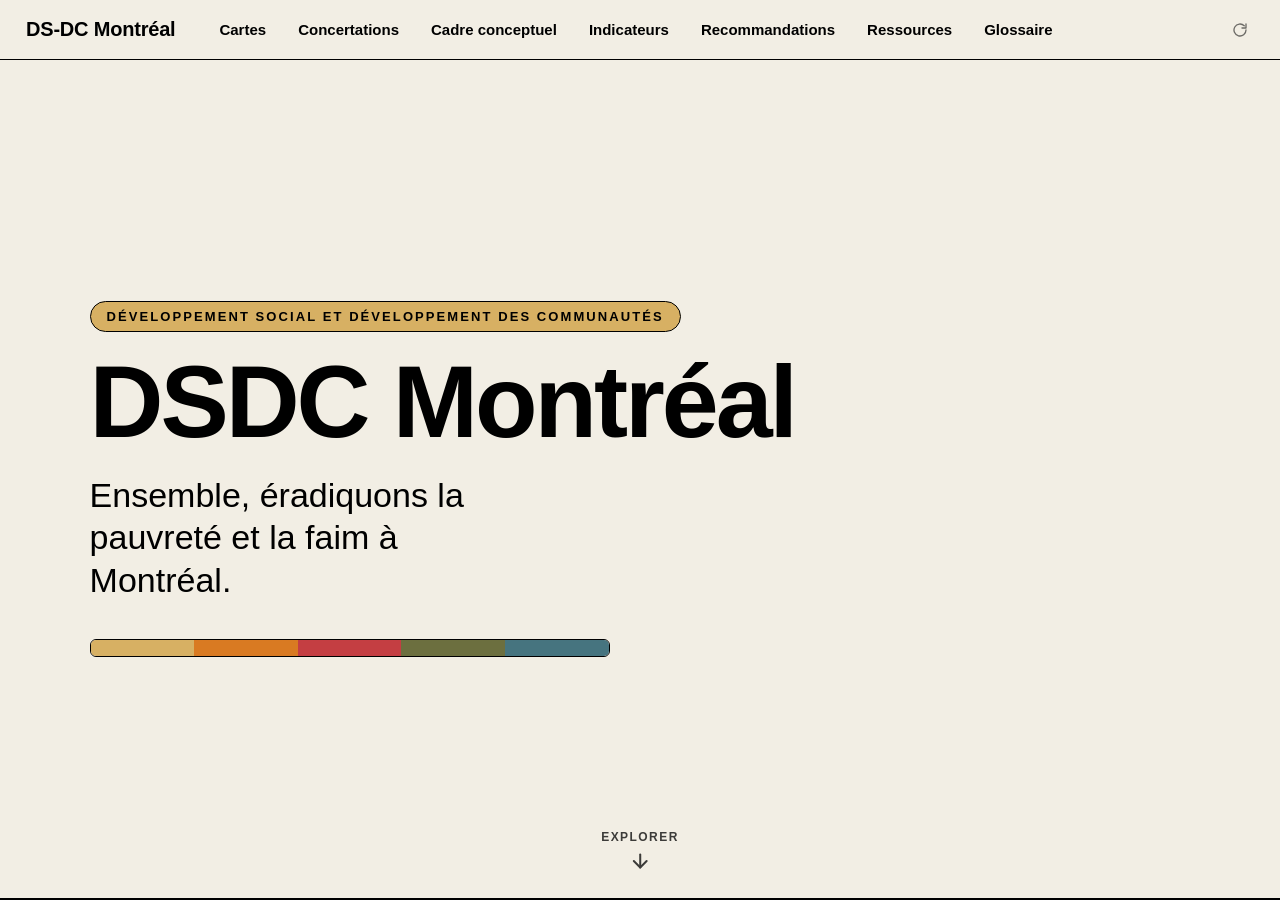
==== commit 303237ca: "updates" ====
--- a/index.html
+++ b/index.html
@@ -38,7 +38,7 @@
 
         <!-- 1. Héros -->
         <section class="land-sec land-hero">
-          <p class="kicker">Développement social et des communautés</p>
+          <p class="kicker">Développement social et développement des communautés</p>
           <h1>DSDC Montréal</h1>
           <p class="tagline">Ensemble, éradiquons la pauvreté et la faim à Montréal.</p>
           <div class="accent-bar" aria-hidden="true">
@@ -96,7 +96,7 @@
                 <p class="src">Source&nbsp;: <a href="https://www.collectifpdc.org/le-developpement-des-communautes" target="_blank" rel="noopener">Collectif des partenaires en développement des communautés</a></p>
               </div>
             </div>
-            <figure class="land-figure">
+            <figure class="land-figure" data-asset="developpement-des-communautes" data-asset-alt="Développement des communautés">
               <div class="ph">
                 <svg viewBox="0 0 24 24" fill="none" stroke="currentColor" stroke-width="1.6" stroke-linecap="round" stroke-linejoin="round"><rect x="3" y="3" width="18" height="18" rx="2"/><path d="m3 16 5-5c.9-.9 2.1-.9 3 0l5 5"/><path d="m14 14 1-1c.9-.9 2.1-.9 3 0l3 3"/><circle cx="8.5" cy="8.5" r="1.5"/></svg>
                 <span class="ph-t">Illustration à ajouter</span>
@@ -191,7 +191,7 @@
       <div class="wrap">
         <section class="map-side">
           <div class="map-eyebrow" role="tablist" aria-label="Choisir une carte"><button class="map-pick" data-map="sante">Santé Québec</button><button class="map-pick" data-map="ville">Ville de Montréal</button><button class="map-pick" data-map="tdq">Tables de quartier</button><button class="map-pick" data-map="deputes">Circonscriptions</button></div>
-          <div class="map-head"><img class="logo" style="--logo-h:96px" src="assets/logos/assemblee-nationale.png" onerror="this.onerror=null;this.src='https://www.emploisenadministration.com/uploads/logos/original/bb4ea068b14f3f19f54fa09462b79f89ca1a6226.png'" alt="Assemblée nationale du Québec"></div>
+          <div class="map-head"><img class="logo" style="--logo-h:172px" data-asset="assemblee-nationale" src="assets/logos/assemblee-nationale.png" onerror="this.onerror=null;this.src='https://www.emploisenadministration.com/uploads/logos/original/bb4ea068b14f3f19f54fa09462b79f89ca1a6226.png'" alt="Assemblée nationale du Québec"></div>
           <div class="map-stage"><div class="legend"><div><span class="sw" style="background:#d31f2c"></span>Parti libéral du Québec</div><div><span class="sw" style="background:#ff5605"></span>Québec solidaire</div><div><span class="sw" style="background:#00addc"></span>Coalition avenir Québec</div><div><span class="sw" style="background:#1a3c8f"></span>Parti québécois</div><div><span class="sw" style="background:#8a8f98"></span>Indépendant·e</div></div><svg id="deputes-map" viewBox="0 0 1000 875" preserveAspectRatio="xMidYMid meet" role="group" aria-label="Carte des 27 circonscriptions provinciales de l'île de Montréal"></svg></div>
         </section>
         <aside class="panel" id="deputes-panel" aria-live="polite"></aside>
@@ -237,56 +237,47 @@
     <section class="view" id="view-reco" aria-label="Recommandations" hidden>
       <div class="reco-wrap">
         <header class="reco-hero">
-          <p class="kicker">Démarche DSDC</p>
           <h1>Recommandations</h1>
           <p>Huit pistes d'action concrètes pour renforcer le développement social et des communautés à Montréal — issues de la comparaison des pratiques internes et externes.</p>
         </header>
         <div class="reco-grid">
           <article class="reco-card">
             <span class="r-num" aria-hidden="true">1</span>
-            <span class="r-tag">Plaidoyer</span>
             <h3>Renforcer les contacts politiques</h3>
             <p>Multiplier et entretenir les liens avec les élu·e·s et les paliers décisionnels pour porter les enjeux du développement social plus haut dans l'agenda public.</p>
           </article>
           <article class="reco-card">
             <span class="r-num" aria-hidden="true">2</span>
-            <span class="r-tag">Participation</span>
-            <h3>Rehausser la participation citoyenne</h3>
+            <h3>Augmenter le niveau d'engagement communautaire</h3>
             <p>Passer d'une consultation ponctuelle à un véritable engagement communautaire, où les citoyen·ne·s contribuent aux décisions qui les concernent.</p>
           </article>
           <article class="reco-card">
             <span class="r-num" aria-hidden="true">3</span>
-            <span class="r-tag">Données</span>
-            <h3>Produire des données désagrégées</h3>
-            <p>Descendre à l'échelle des territoires et des populations pour révéler les inégalités que les moyennes masquent, et mieux cibler l'action.</p>
+            <h3>Produire des données au service des communautés</h3>
+            <p>Descendre à l'échelle des territoires et des populations pour révéler les inégalités que les moyennes masquent, et rendre les données utiles à l'action locale.</p>
           </article>
           <article class="reco-card">
             <span class="r-num" aria-hidden="true">4</span>
-            <span class="r-tag">Financement</span>
             <h3>Assurer un financement souple</h3>
             <p>Privilégier un financement à la mission, pluriannuel et adaptable, qui laisse aux milieux la marge d'agir sur le long terme.</p>
           </article>
           <article class="reco-card">
             <span class="r-num" aria-hidden="true">5</span>
-            <span class="r-tag">Gouvernance</span>
             <h3>Simplifier les comités</h3>
             <p>Alléger et clarifier l'architecture de concertation pour réduire la charge de coordination et concentrer les efforts sur l'action.</p>
           </article>
           <article class="reco-card">
             <span class="r-num" aria-hidden="true">6</span>
-            <span class="r-tag">Partenariats</span>
             <h3>Inclure le privé et les commerces</h3>
             <p>Mobiliser les acteurs économiques locaux comme partenaires du développement social, au-delà du seul mécénat.</p>
           </article>
           <article class="reco-card">
             <span class="r-num" aria-hidden="true">7</span>
-            <span class="r-tag">Innovation</span>
-            <h3>Favoriser l'innovation et l'achat local</h3>
-            <p>Encourager les approches nouvelles et l'approvisionnement de proximité pour ancrer les retombées dans les communautés.</p>
+            <h3>Plus d'innovation et d'action</h3>
+            <p>Encourager les approches nouvelles et passer plus vite de la réflexion à l'action concrète dans les milieux.</p>
           </article>
           <article class="reco-card">
             <span class="r-num" aria-hidden="true">8</span>
-            <span class="r-tag">Confiance</span>
             <h3>Bâtir la confiance avec les citoyens</h3>
             <p>Cultiver la transparence, la constance et la reddition de comptes pour établir un lien de confiance durable avec la population.</p>
           </article>
@@ -310,6 +301,9 @@
 
   <!-- coeur : helpers + nav -->
   <script src="assets/js/app.js"></script>
+  <!-- visuels synchronisés depuis Notion : manifeste puis application au DOM -->
+  <script src="assets/data/assets-manifest.js"></script>
+  <script src="assets/js/assets.js"></script>
   <!-- carte Ville de Montréal : données puis logique -->
   <script src="assets/data/ville-montreal.data.js"></script>
   <script src="assets/js/ville-montreal.js"></script>
--- a/assets/css/app.css
+++ b/assets/css/app.css
@@ -81,7 +81,9 @@
   /* ---- Side panel ------------------------------------------------------- */
   .panel{flex:1 1 33.333%;background:var(--bg);overflow-y:auto;padding:26px 30px 36px;min-width:0;}
   .panel h2{margin:0 0 4px;font-size:23px;font-weight:700;letter-spacing:-.01em;}
-  .panel .intro{margin:0 0 14px;font-size:13px;line-height:1.5;color:var(--muted);}
+  .panel .intro{margin:0 0 14px;font-size:13.5px;line-height:1.55;color:var(--muted);}
+  /* Taille de texte des panneaux de droite : plancher à 12px, homogène d'un onglet à l'autre */
+  .panel .items li{font-size:13.5px;}
   .panel .rule{height:1.5px;margin:14px 0;border:0;background:var(--ink);}
   .block{margin:0 0 18px;}
   .block-title{margin:0;font-size:15px;font-weight:700;line-height:1.3;}
@@ -99,9 +101,9 @@
   #deputes-panel .items a.tdq-org:hover,#deputes-panel .items a.tdq-org:focus-visible{color:var(--accent);text-decoration:underline;}
   /* Circonscriptions : couleur de parti saturée en tout temps ; la sélection
      épaissit le contour (pas de changement d'opacité). */
-  #view-deputes .arr{fill-opacity:1;transition:stroke-width 140ms ease;}
-  #view-deputes .arr:hover{fill-opacity:1;stroke-width:4;}
-  #view-deputes .arr.active{fill-opacity:1;stroke-width:6.5;}
+  #view-deputes .arr{fill-opacity:.78;transition:fill-opacity 140ms ease,stroke-width 140ms ease;}
+  #view-deputes .arr:hover{fill-opacity:.9;stroke-width:4;}
+  #view-deputes .arr.active{fill-opacity:.95;stroke-width:6.5;}
   #view-deputes .arr:focus-visible{stroke-width:6.5;}
   /* deux puces colorées au parti, sous le nom du député ou de la députée */
   #deputes-panel .depute-bullets{margin-top:10px;}
@@ -170,12 +172,12 @@
 .indic-legend .sw{background:#fff;}
 /* barres de distribution par quintile dans le panneau */
 .iq-title{margin:16px 0 6px;font-size:13px;font-weight:700;text-transform:uppercase;letter-spacing:.05em;}
-.iq-row{display:flex;align-items:center;gap:8px;font-size:12.5px;margin:3px 0;}
+.iq-row{display:flex;align-items:center;gap:8px;font-size:13px;margin:3px 0;}
 .iq-row .lab{flex:0 0 26px;color:var(--muted);font-weight:600;}
 .iq-bar{flex:1;height:13px;background:#e7e1d3;border:1px solid var(--ink);border-radius:3px;overflow:hidden;}
 .iq-bar span{display:block;height:100%;}
 .iq-val{flex:0 0 46px;text-align:right;font-weight:600;font-variant-numeric:tabular-nums;}
-.iq-note{margin-top:14px;font-size:11.5px;line-height:1.5;color:var(--muted);}
+.iq-note{margin-top:14px;font-size:12px;line-height:1.5;color:var(--muted);}
 /* rangée de contrôles sous le titre : découpage (SQ/VdM/TQ) puis dimension */
 .indic-controls{display:flex;align-items:center;gap:12px;padding:8px 26px 0;flex-wrap:wrap;}
 /* barre coulissante entre la carte et le panneau d'information */
@@ -257,8 +259,11 @@
 .dv4-lab{flex:1;font-size:13px;line-height:1.3;}
 .dv4-val{flex:0 0 auto;font-weight:700;font-variant-numeric:tabular-nums;font-size:14px;}
 
-/* Équité : boîte-sélecteur verticale « comme la légende » (7 options) */
-.indic-boxselect{display:flex;flex-direction:column;gap:2px;border:1.5px solid var(--ink);border-radius:8px;padding:6px;background:var(--paper);}
+/* Équité : boîte-sélecteur verticale « comme la légende » (7 options),
+   superposée en haut à droite de la carte pour ne pas réduire sa taille. */
+.map-stage .indic-boxselect{position:absolute;top:16px;right:16px;z-index:3;max-width:236px;box-shadow:0 1px 6px rgba(0,0,0,.12);}
+.indic-boxselect{display:flex;flex-direction:column;gap:2px;border:1.5px solid var(--ink);border-radius:8px;padding:7px;background:var(--paper);}
+.indic-boxselect .bs-title{font-size:11px;font-weight:800;text-transform:uppercase;letter-spacing:.08em;padding:2px 8px 6px;}
 .indic-boxselect button{appearance:none;display:flex;align-items:center;gap:9px;text-align:left;font:inherit;font-size:12.5px;
   font-weight:700;color:var(--ink);background:transparent;border:0;border-radius:6px;padding:6px 10px;cursor:pointer;transition:background 120ms ease;}
 .indic-boxselect button .bs-sw{width:13px;height:13px;border:1.5px solid var(--ink);border-radius:3px;background:var(--paper);flex:0 0 auto;}
@@ -313,3 +318,22 @@
 .pc-bar span{display:block;height:100%;}
 .pc-val{flex:0 0 auto;font-weight:700;font-variant-numeric:tabular-nums;font-size:14px;}
 @media (max-width:640px){.pc-lab{flex-basis:38%;}}
+
+/* ---- Social : barres empilées de satisfaction ---- */
+.sat-legend{display:flex;flex-wrap:wrap;gap:6px 16px;margin:6px 0 14px;font-size:12px;}
+.sat-legend span{display:inline-flex;align-items:center;gap:6px;}
+.sat-sw{width:13px;height:13px;border:1.5px solid var(--ink);border-radius:3px;flex:0 0 auto;}
+.sat-row{display:flex;align-items:center;gap:10px;margin:6px 0;}
+.sat-lab{flex:0 0 132px;font-size:12.5px;line-height:1.2;}
+.sat-stack{flex:1;display:flex;height:22px;border:1.5px solid var(--ink);border-radius:5px;overflow:hidden;}
+.sat-seg{display:flex;align-items:center;justify-content:center;font-size:10.5px;font-weight:700;color:#fff;min-width:0;overflow:hidden;}
+.sat-seg:nth-child(2){color:#000;}
+@media (max-width:640px){.sat-lab{flex-basis:92px;}}
+
+/* ---- Pages défilantes : révélation au défilement + emphase Alimentaire ---- */
+.soc-sec.reveal{opacity:0;transform:translateY(20px);transition:opacity .55s ease,transform .55s ease;}
+.soc-sec.reveal.reveal-in{opacity:1;transform:none;}
+@media (prefers-reduced-motion:reduce){.soc-sec.reveal{opacity:1;transform:none;transition:none;}}
+.alim-hero h2{font-size:clamp(30px,4.5vw,50px);}
+.alim-big .alim-figure{font-size:clamp(56px,8vw,92px);font-weight:800;letter-spacing:-.04em;line-height:.9;}
+.alim-big .soc-body h3{font-size:22px;}
--- a/assets/css/concertations.css
+++ b/assets/css/concertations.css
@@ -9,9 +9,11 @@
   --rec1:#1f7a4d; --rec2:#5cb085;
   --drsp-sect:#16307a;
   /* niveau = remplissage des boites : stratégique / tactique / opérationnel (pastels doux) */
-  --nf-strat:#efd3cc; --nf-tact:#f6e6df; --nf-oper:#fcf5f1;
-  /* marqueurs : cercle noir = DRSP coordonnatrice, étoile jaune = nouveau */
-  --drsp-mark:#000; --new-mark:#f2c200;
+  /* niveau (remplissage des boîtes) aux teintes de la palette :
+     stratégique = rouge · tactique = orange · opérationnel = jaune (sable) */
+  --nf-strat:#e9c4c6; --nf-tact:#f0d6b3; --nf-oper:#f4e7b6;
+  /* marqueurs : cercle noir = DRSP coordonnatrice, étoile noire = nouveau */
+  --drsp-mark:#000; --new-mark:#000;
   --i-dir:#e0644b; --i-eusp:#f0a93e; --i-jeun:#6cb04e; --i-pcmi:#4a90d9; --i-ecos:#8a6fc0;
   --drsp:#000; --new:#000;
   color:var(--ink);
@@ -19,9 +21,9 @@
   font-size:12pt; line-height:1.5;
 }
 .conc-app *{box-sizing:border-box;}
-.conc-app.embed{height:100%;flex:1;min-width:0;overflow-y:auto;background:#fff;}
+.conc-app.embed{height:100%;flex:1;min-width:0;overflow-y:auto;background:var(--soft-fill);}
 
-.conc-app .c-toc{position:sticky;top:0;z-index:30;background:rgba(255,255,255,0.95);backdrop-filter:blur(8px);border-bottom:1px solid var(--hairline);padding:14px 40px;font-size:10pt;display:flex;gap:24px;align-items:center;}
+.conc-app .c-toc{position:sticky;top:0;z-index:30;background:rgba(242,238,228,0.95);backdrop-filter:blur(8px);border-bottom:1px solid var(--hairline);padding:14px 40px;font-size:10pt;display:flex;gap:24px;align-items:center;}
 .conc-app .c-toc .brand{font-weight:600;color:var(--ink);}
 .conc-app .c-toc .sub{color:var(--soft);}
 
@@ -37,7 +39,7 @@
 .conc-app .pane-left{padding:0 34px 80px;min-width:0;}
 .conc-app .pane-right{position:sticky;top:0;align-self:start;height:calc(100vh - 60px);overflow-y:auto;border-left:1px solid var(--hairline);background:var(--soft-fill);}
 
-.conc-app .leftnav{position:sticky;top:0;z-index:10;background:rgba(255,255,255,0.95);backdrop-filter:blur(8px);border-bottom:1px solid var(--hairline);padding:10px 0 9px;margin:0 0 6px;display:flex;gap:22px;flex-wrap:wrap;font-size:9.5pt;}
+.conc-app .leftnav{position:sticky;top:0;z-index:10;background:rgba(242,238,228,0.95);backdrop-filter:blur(8px);border-bottom:1px solid var(--hairline);padding:10px 0 9px;margin:0 0 6px;display:flex;gap:22px;flex-wrap:wrap;font-size:9.5pt;}
 .conc-app .leftnav a{color:var(--soft);text-decoration:none;}
 .conc-app .leftnav a:hover{color:var(--accent);}
 
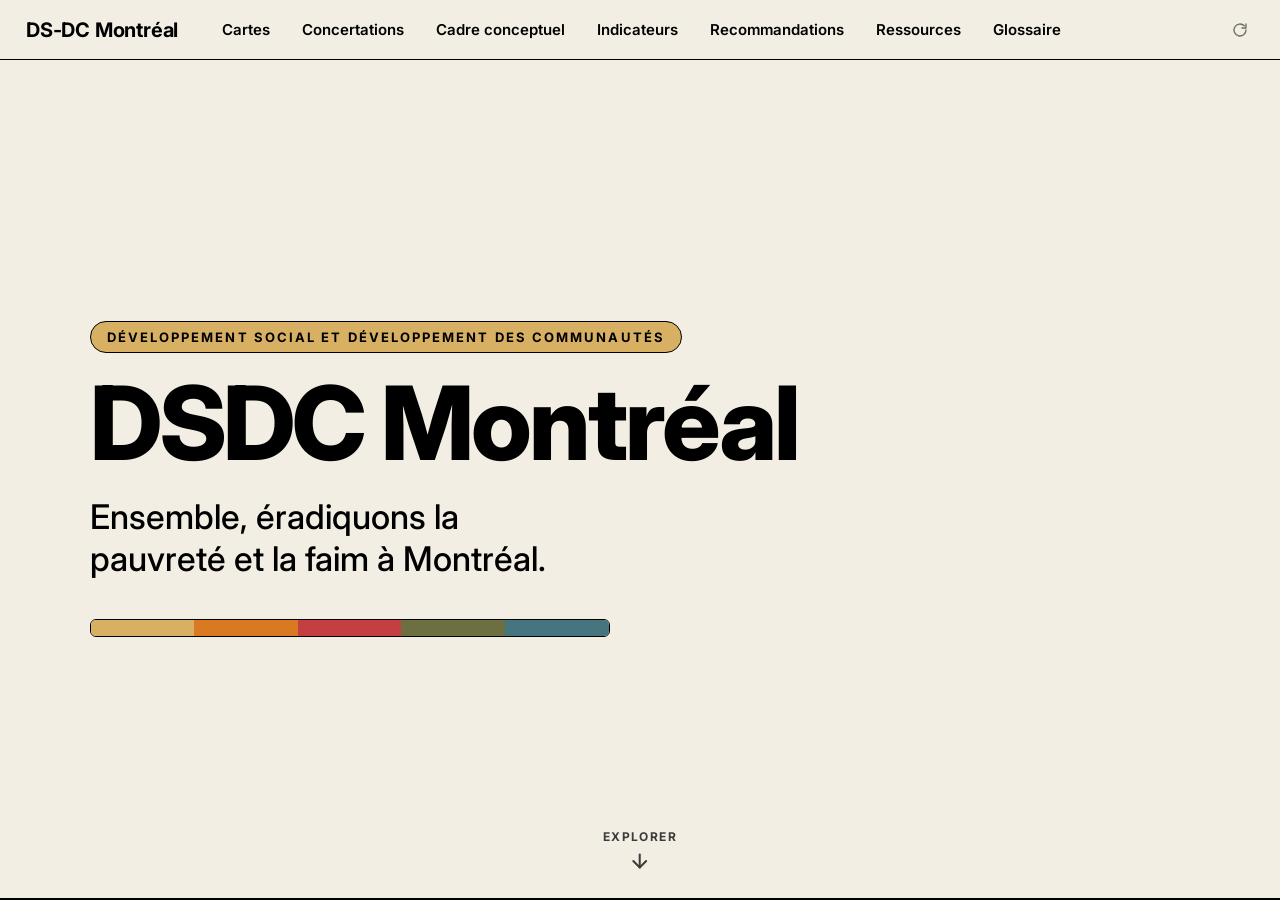
==== commit d1bf5d78: "change font to Inter" ====
--- a/index.html
+++ b/index.html
@@ -9,6 +9,9 @@
 (function(){var l=window.location;if(l.search[1]==='/'){var d=l.search.slice(1).split('&').map(function(s){return s.replace(/~and~/g,'&');}).join('?');window.history.replaceState(null,null,l.pathname.slice(0,-1)+d+l.hash);}})();
 </script>
 <title>DSDC Montréal</title>
+  <link rel="preconnect" href="https://fonts.googleapis.com">
+  <link rel="preconnect" href="https://fonts.gstatic.com" crossorigin>
+  <link href="https://fonts.googleapis.com/css2?family=Inter:wght@300;400;500;600;700;800&display=swap" rel="stylesheet">
   <link rel="stylesheet" href="assets/css/app.css">
   <link rel="stylesheet" href="assets/css/concertations.css">
   <link rel="stylesheet" href="assets/css/landing.css">
--- a/assets/css/app.css
+++ b/assets/css/app.css
@@ -5,6 +5,8 @@
     --cream:#F2EEE4; --paper:#fff;
     --sand:#D7B063; --orange:#D97A22; --red:#C43E42; --olive:#6C6F3F; --teal:#46747F;
     --nav-h:60px; --logo-h:78px;
+    /* Type: Inter (web font, loaded in each page <head>) with system + Helvetica fallbacks */
+    --font-sans:'Inter',-apple-system,BlinkMacSystemFont,'Segoe UI',Roboto,Helvetica,'Helvetica Neue',Arial,sans-serif;
   }
   /* Standard logo: add class="logo" to any logo <img>. Width scales to keep aspect ratio.
      --logo-h is the default height; because logos have different shapes, a wide logo and a
@@ -13,7 +15,7 @@
   .logo{height:var(--logo-h);width:auto;max-width:100%;display:block;}
   *{box-sizing:border-box;}
   html,body{margin:0;height:100%;}
-  body{font-family:Helvetica,"Helvetica Neue",Arial,sans-serif;color:var(--ink);background:var(--cream);overflow:hidden;}
+  body{font-family:var(--font-sans);color:var(--ink);background:var(--cream);overflow:hidden;}
   .app{display:flex;flex-direction:column;height:100vh;width:100vw;}
 
   /* ---- Top navigation --------------------------------------------------- */
@@ -195,7 +197,7 @@
 .dim-switch button:focus-visible{outline:2px solid var(--ink);outline-offset:-2px;}
 /* mini-graphique d'évolution (panneau Indicateurs) */
 .trend-svg{width:100%;height:auto;display:block;margin:2px 0 4px;}
-.trend-svg text{font-family:Helvetica,"Helvetica Neue",Arial,sans-serif;}
+.trend-svg text{font-family:var(--font-sans);}
 .trend-svg .tc-val{font-size:10px;font-weight:700;}
 .trend-svg .tc-lab{font-size:10.5px;font-weight:700;}
 .trend-svg .tc-axis{font-size:10px;fill:var(--muted);}
@@ -213,7 +215,7 @@
 .indic-graph{position:absolute;inset:0 10px 34px;display:flex;align-items:center;justify-content:center;overflow:auto;}
 .indic-graph[hidden]{display:none;}
 .indic-graph>svg.big-line{width:min(100%,820px);height:auto;max-height:100%;}
-.big-line text{font-family:Helvetica,"Helvetica Neue",Arial,sans-serif;}
+.big-line text{font-family:var(--font-sans);}
 .big-line .bl-val{font-size:15px;font-weight:700;}
 .big-line .bl-lab{font-size:16px;font-weight:700;}
 .big-line .bl-axis{font-size:14px;fill:var(--muted);}
--- a/assets/css/concertations.css
+++ b/assets/css/concertations.css
@@ -17,7 +17,7 @@
   --i-dir:#e0644b; --i-eusp:#f0a93e; --i-jeun:#6cb04e; --i-pcmi:#4a90d9; --i-ecos:#8a6fc0;
   --drsp:#000; --new:#000;
   color:var(--ink);
-  font-family:Helvetica,"Helvetica Neue",Arial,sans-serif;
+  font-family:var(--font-sans);
   font-size:12pt; line-height:1.5;
 }
 .conc-app *{box-sizing:border-box;}
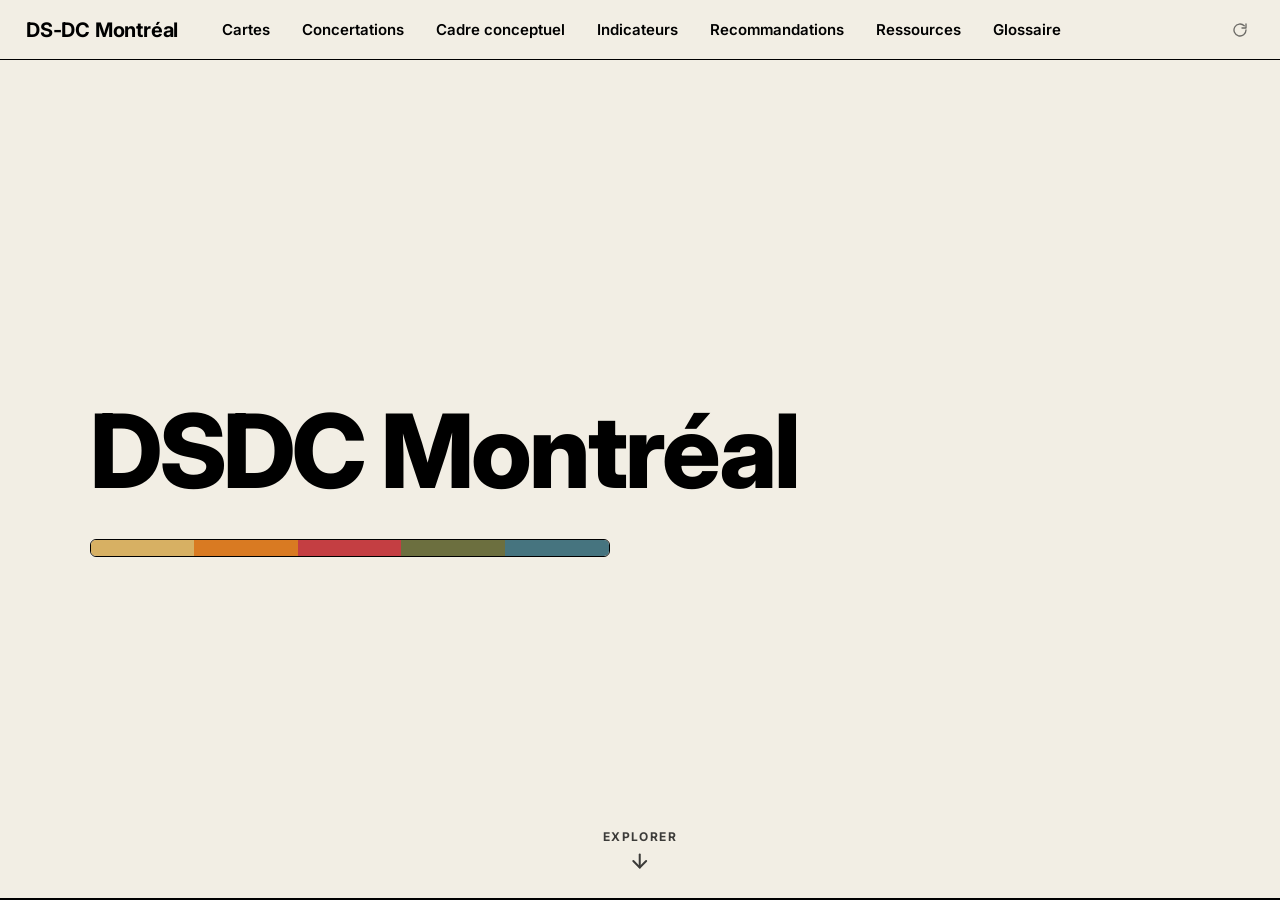
==== commit 35000f71: "Glossary styling" ====
--- a/index.html
+++ b/index.html
@@ -41,9 +41,7 @@
 
         <!-- 1. Héros -->
         <section class="land-sec land-hero">
-          <p class="kicker">Développement social et développement des communautés</p>
           <h1>DSDC Montréal</h1>
-          <p class="tagline">Ensemble, éradiquons la pauvreté et la faim à Montréal.</p>
           <div class="accent-bar" aria-hidden="true">
             <span style="background:#D7B063"></span><span style="background:#D97A22"></span><span style="background:#C43E42"></span><span style="background:#6C6F3F"></span><span style="background:#46747F"></span>
           </div>
@@ -55,7 +53,6 @@
 
         <!-- 2. Développement social -->
         <section class="land-sec">
-          <div class="land-eyebrow"><span class="num">01</span><span class="lab">Développement social</span></div>
           <h2>Qu'est-ce que le développement social&nbsp;?</h2>
           <div class="land-def">
             <div>
@@ -90,7 +87,6 @@
 
         <!-- 3. Développement des communautés -->
         <section class="land-sec">
-          <div class="land-eyebrow"><span class="num">02</span><span class="lab">Développement des communautés</span></div>
           <h2>Développement des communautés</h2>
           <div class="land-two">
             <div class="land-def">
@@ -111,7 +107,6 @@
 
         <!-- 4. Explorer les sections -->
         <section class="land-sec land-explore">
-          <div class="land-eyebrow"><span class="num">03</span><span class="lab">Explorer le site</span></div>
           <h2>Les sections</h2>
           <div class="land-grid">
             <button class="land-tile" type="button" data-goto="cartes">
@@ -241,7 +236,6 @@
       <div class="reco-wrap">
         <header class="reco-hero">
           <h1>Recommandations</h1>
-          <p>Huit pistes d'action concrètes pour renforcer le développement social et des communautés à Montréal — issues de la comparaison des pratiques internes et externes.</p>
         </header>
         <div class="reco-grid">
           <article class="reco-card">
--- a/assets/css/app.css
+++ b/assets/css/app.css
@@ -58,6 +58,12 @@
   .map-side{flex:0 0 66.666%;display:flex;flex-direction:column;min-width:0;border-right:1.5px solid var(--ink);background:var(--bg);}
   .map-head{padding:18px 26px 2px;display:flex;align-items:center;gap:18px;}
   .map-head h1{margin:0;font-size:46px;font-weight:700;letter-spacing:-.015em;}
+  /* Circonscriptions: the Assemblée nationale logo is oversized, which would inflate
+     the map-head and shrink the map. Pin this view's map-head to the same height as
+     the others so the map renders at the identical size; the logo may overflow
+     (overlap) the map area below it. */
+  #view-deputes .map-head{height:98px;box-sizing:border-box;align-items:flex-start;overflow:visible;}
+  #view-deputes .map-head .logo{position:relative;z-index:2;}
   /* Legend overlays the top-left of the map so it no longer consumes vertical space.
      This keeps every map view exactly the same size regardless of how many legend rows it has. */
   .legend{position:absolute;top:25%;left:38px;transform:translateY(-50%);z-index:2;display:flex;flex-direction:column;gap:6px;font-size:13px;line-height:1.4;background:#fff;padding:10px 13px;border:1.5px solid var(--ink);border-radius:6px;box-shadow:0 1px 5px rgba(0,0,0,.08);pointer-events:none;}
@@ -81,7 +87,10 @@
   .tdq-outline{fill:none;stroke:var(--ink);stroke-width:3;stroke-linejoin:round;stroke-linecap:round;pointer-events:none;}
 
   /* ---- Side panel ------------------------------------------------------- */
-  .panel{flex:1 1 33.333%;background:var(--bg);overflow-y:auto;padding:26px 30px 36px;min-width:0;}
+  /* Taille de texte de base commune à TOUS les panneaux de droite (Santé Québec,
+     Ville, Tables de quartier, Circonscriptions, Indicateurs) : 13.5px / 1.5.
+     Les règles ci-dessous n'ajustent que les titres et cas particuliers. */
+  .panel{flex:1 1 33.333%;background:var(--bg);overflow-y:auto;padding:26px 30px 36px;min-width:0;font-size:13.5px;line-height:1.5;}
   .panel h2{margin:0 0 4px;font-size:23px;font-weight:700;letter-spacing:-.01em;}
   .panel .intro{margin:0 0 14px;font-size:13.5px;line-height:1.55;color:var(--muted);}
   /* Taille de texte des panneaux de droite : plancher à 12px, homogène d'un onglet à l'autre */
@@ -96,7 +105,7 @@
   #tdq-panel .items a.tdq-org{color:inherit;text-decoration:none;cursor:pointer;transition:color 120ms ease;}
   #tdq-panel .items a.tdq-org:hover,#tdq-panel .items a.tdq-org:focus-visible{color:var(--accent);text-decoration:underline;}
   /* Députés : fiche du panneau (nom en évidence, parti avec pastille de couleur) */
-  #deputes-panel .depute-nom{margin:0 0 4px;font-size:22px;font-weight:700;}
+  #deputes-panel .depute-nom{margin:0 0 4px;font-size:23px;font-weight:700;letter-spacing:-.01em;}
   #deputes-panel .depute-parti{margin:0 0 16px;font-size:13.5px;color:var(--muted);}
   .party-dot{display:inline-block;width:11px;height:11px;margin-right:8px;border-radius:50%;border:1.5px solid var(--ink);vertical-align:-1px;}
   #deputes-panel .items a.tdq-org{color:inherit;text-decoration:none;cursor:pointer;transition:color 120ms ease;}
@@ -187,6 +196,13 @@
 .split-handle::after{content:"";position:absolute;inset:0 3px;border-radius:3px;background:transparent;transition:background 120ms ease;}
 .split-handle:hover::after,.split-handle.dragging::after{background:color-mix(in srgb,var(--accent) 45%,transparent);}
 @media (max-width:820px){.split-handle{display:none;}}
+/* Variante « grille » : poignée superposée au filet des mises en page en grille
+   (Concertations, Cadre). Positionnée en absolu par app.js, elle flotte au-dessus
+   du filet existant sans réserver d'espace — donc aucun décalage visuel. */
+.split-handle--overlay{position:fixed;width:12px;margin:0 0 0 -6px;flex:none;cursor:col-resize;z-index:20;touch-action:none;background:transparent;}
+.split-handle--overlay::after{content:"";position:absolute;inset:0 4px;border-radius:3px;background:transparent;transition:background 120ms ease;}
+.split-handle--overlay:hover::after,.split-handle--overlay.dragging::after{background:color-mix(in srgb,var(--accent) 45%,transparent);}
+@media (max-width:900px){.split-handle--overlay{display:none;}}
 /* sélecteur de dimension (Matérielle / Sociale) dans l'en-tête de carte */
 .dim-switch{display:inline-flex;border:1.5px solid var(--ink);border-radius:8px;overflow:hidden;}
 .dim-switch:empty{display:none;}
@@ -278,10 +294,7 @@
 .indic-graph.indic-page{display:block;align-items:stretch;justify-content:flex-start;padding:0;}
 .soc-page{max-width:760px;margin:0 auto;padding:6px 8px 40px;}
 .soc-hero{padding:8px 0 22px;border-bottom:2px solid var(--ink);margin-bottom:8px;}
-.soc-kicker{display:inline-block;font-size:12px;font-weight:700;text-transform:uppercase;letter-spacing:.14em;
-  border:1.5px solid var(--ink);border-radius:999px;padding:5px 13px;background:var(--sand);margin-bottom:12px;}
-.soc-hero h2{margin:0 0 6px;font-size:clamp(26px,4vw,40px);font-weight:800;letter-spacing:-.02em;line-height:1.05;}
-.soc-hero p{margin:0;font-size:15px;line-height:1.5;}
+.soc-hero h2{margin:0;font-size:clamp(26px,4vw,40px);font-weight:800;letter-spacing:-.02em;line-height:1.05;}
 .soc-sec{display:grid;grid-template-columns:120px 1fr;gap:22px;align-items:start;padding:26px 0;border-bottom:1.5px solid var(--ink);}
 .soc-sec:last-child{border-bottom:0;}
 .soc-num{font-size:44px;font-weight:800;letter-spacing:-.03em;line-height:1;}
@@ -295,8 +308,7 @@
 /* ---- Indicateurs : onglet « Outil » (12 RT en vertical, vert + jaune) ---- */
 .outil-page{max-width:720px;margin:0 auto;padding:6px 8px 44px;}
 .outil-head{padding:8px 0 20px;border-bottom:2px solid var(--ink);margin-bottom:14px;}
-.outil-head h2{margin:0 0 6px;font-size:clamp(24px,3.6vw,36px);font-weight:800;letter-spacing:-.02em;line-height:1.05;}
-.outil-head p{margin:0;font-size:14px;line-height:1.55;}
+.outil-head h2{margin:0;font-size:clamp(24px,3.6vw,36px);font-weight:800;letter-spacing:-.02em;line-height:1.05;}
 .outil-fn{margin:0 0 22px;}
 .outil-fn h3{margin:16px 0 2px;font-size:13px;font-weight:800;text-transform:uppercase;letter-spacing:.06em;color:var(--olive);}
 .outil-fdescr{margin:0 0 12px;font-size:13px;line-height:1.45;}
--- a/assets/css/concertations.css
+++ b/assets/css/concertations.css
@@ -115,10 +115,10 @@
 .conc-app .cbox .inatag{font-size:7.8pt;color:var(--soft);font-style:italic;margin-top:2px;}
 
 .conc-app .info-inner{padding:26px 30px 60px;}
-.conc-app .info-empty{color:var(--soft);font-size:11pt;line-height:1.6;max-width:360px;}
-.conc-app .info-empty .big{font-size:13pt;color:var(--muted);display:block;margin-bottom:10px;}
-.conc-app .info-title{font-size:16.5pt;font-weight:700;color:#000;margin:0 0 14px;letter-spacing:-0.01em;line-height:1.22;}
-.conc-app .info-full{font-size:9.5pt;color:var(--muted);margin:0 0 14px;}
+.conc-app .info-empty{color:var(--soft);font-size:13.5px;line-height:1.55;max-width:360px;}
+.conc-app .info-empty .big{font-size:16px;color:var(--muted);display:block;margin-bottom:10px;}
+.conc-app .info-title{font-size:23px;font-weight:700;color:#000;margin:0 0 14px;letter-spacing:-0.01em;line-height:1.22;}
+.conc-app .info-full{font-size:12.5px;color:var(--muted);margin:0 0 14px;}
 .conc-app .badges{display:flex;flex-wrap:wrap;gap:6px;margin:0 0 20px;}
 .conc-app .badge{font-size:8.2pt;padding:3px 9px;border-radius:20px;border:1px solid var(--rule);color:var(--ink);display:inline-flex;align-items:center;gap:5px;background:#fff;}
 .conc-app .badge .d{width:8px;height:8px;border-radius:50%;}
@@ -126,17 +126,17 @@
 .conc-app .badge .star{color:#000;font-size:11px;line-height:1;}
 .conc-app .badge .swn{width:13px;height:9px;border-radius:3px;border:1px solid var(--rule);}
 .conc-app .fld{margin:0 0 18px;}
-.conc-app .fld .fl{font-size:12pt;font-weight:700;color:#000;text-transform:none;letter-spacing:0;margin:0 0 5px;}
-.conc-app .fld .fv{font-size:10.3pt;color:#000;line-height:1.55;margin:0;}
-.conc-app .info-desc{font-size:10.5pt;color:#000;line-height:1.6;margin:0 0 18px;}
+.conc-app .fld .fl{font-size:15px;font-weight:700;color:#000;text-transform:none;letter-spacing:0;margin:0 0 5px;}
+.conc-app .fld .fv{font-size:13.5px;color:#000;line-height:1.55;margin:0;}
+.conc-app .info-desc{font-size:13.5px;color:#000;line-height:1.55;margin:0 0 18px;}
 /* Liste à puces, texte noir — même esprit que les cartes (sous-titre gras + puces) */
 .conc-app .blist{list-style:none;margin:6px 0 0;padding:0;}
-.conc-app .blist li{position:relative;padding:3px 0 3px 18px;font-size:10pt;line-height:1.5;color:#000;}
+.conc-app .blist li{position:relative;padding:3px 0 3px 18px;font-size:13.5px;line-height:1.5;color:#000;}
 .conc-app .blist li::before{content:"";position:absolute;left:2px;top:9px;width:6px;height:6px;border-radius:50%;background:#000;}
 /* trait de séparation sous le titre du panneau droit (comme l'onglet « Cartes ») */
 .conc-app .info-inner .rule{height:1.5px;margin:2px 0 16px;border:0;background:var(--ink);}
 /* Comités liés : texte cliquable, sans boîte */
-.conc-app .comlink{font:inherit;font-size:10pt;line-height:1.5;text-align:left;background:none;border:0;padding:0;margin:0;color:#000;cursor:pointer;}
+.conc-app .comlink{font:inherit;font-size:13.5px;line-height:1.5;text-align:left;background:none;border:0;padding:0;margin:0;color:#000;cursor:pointer;}
 .conc-app .comlink:hover{color:var(--accent);text-decoration:underline;}
 
 @media (max-width:900px){
--- a/assets/css/landing.css
+++ b/assets/css/landing.css
@@ -17,10 +17,7 @@
 
 /* --- héros --- */
 .land-hero{align-items:flex-start;background:var(--cream);}
-.land-hero .kicker{font-size:13px;font-weight:700;text-transform:uppercase;letter-spacing:.16em;margin:0 0 20px;
-  border:1.5px solid var(--ink);border-radius:999px;padding:7px 16px;background:var(--sand);}
-.land-hero h1{font-size:clamp(44px,8vw,104px);line-height:.98;font-weight:800;letter-spacing:-.03em;margin:0 0 22px;max-width:15ch;}
-.land-hero .tagline{font-size:clamp(20px,3vw,34px);font-weight:500;line-height:1.25;margin:0;max-width:22ch;}
+.land-hero h1{font-size:clamp(44px,8vw,104px);line-height:.98;font-weight:800;letter-spacing:-.03em;margin:0;max-width:15ch;}
 .land-hero .accent-bar{display:flex;gap:0;margin:38px 0 0;width:min(520px,80%);height:18px;border:1.5px solid var(--ink);border-radius:6px;overflow:hidden;}
 .land-hero .accent-bar span{flex:1;}
 .land-scroll-cue{position:absolute;left:50%;bottom:26px;transform:translateX(-50%);font-size:12px;font-weight:700;
@@ -28,11 +25,7 @@
 .land-scroll-cue svg{width:22px;height:22px;animation:land-bob 1.8s ease-in-out infinite;}
 @keyframes land-bob{0%,100%{transform:translateY(0);}50%{transform:translateY(6px);}}
 
-/* --- numéro + intitulé de section --- */
-.land-eyebrow{display:flex;align-items:center;gap:14px;margin:0 0 22px;}
-.land-eyebrow .num{font-size:14px;font-weight:800;width:38px;height:38px;border:1.5px solid var(--ink);border-radius:50%;
-  display:flex;align-items:center;justify-content:center;background:var(--paper);}
-.land-eyebrow .lab{font-size:13px;font-weight:700;text-transform:uppercase;letter-spacing:.14em;}
+/* --- titre de section (sans surtitre : le titre est seul) --- */
 .land-sec h2{font-size:clamp(30px,5vw,58px);line-height:1.02;font-weight:800;letter-spacing:-.02em;margin:0 0 24px;max-width:20ch;}
 
 /* --- bloc « développement social » --- */
@@ -103,10 +96,7 @@
 #view-reco.active{display:block;}
 .reco-wrap{height:100%;overflow-y:auto;background:var(--cream);}
 .reco-hero{padding:56px clamp(24px,7vw,120px) 30px;border-bottom:2px solid var(--ink);}
-.reco-hero .kicker{font-size:13px;font-weight:700;text-transform:uppercase;letter-spacing:.16em;margin:0 0 16px;
-  display:inline-block;border:1.5px solid var(--ink);border-radius:999px;padding:6px 15px;background:var(--red);color:var(--cream);}
-.reco-hero h1{font-size:clamp(36px,6vw,72px);line-height:1;font-weight:800;letter-spacing:-.02em;margin:0 0 14px;}
-.reco-hero p{font-size:clamp(16px,2vw,20px);line-height:1.5;margin:0;max-width:60ch;}
+.reco-hero h1{font-size:clamp(36px,6vw,72px);line-height:1;font-weight:800;letter-spacing:-.02em;margin:0;}
 .reco-grid{padding:34px clamp(24px,7vw,120px) 80px;display:grid;grid-template-columns:repeat(2,1fr);gap:24px;}
 @media (max-width:820px){.reco-grid{grid-template-columns:1fr;}}
 .reco-card{background:var(--paper);border:2px solid var(--ink);border-radius:16px;padding:28px;display:flex;flex-direction:column;gap:12px;
@@ -128,8 +118,7 @@
 #view-ressources.active{display:block;}
 .res-wrap{height:100%;overflow-y:auto;background:var(--cream);padding:0 0 70px;}
 .res-hero{padding:44px clamp(24px,6vw,90px) 22px;border-bottom:2px solid var(--ink);}
-.res-hero h1{font-size:clamp(34px,5vw,60px);font-weight:800;letter-spacing:-.02em;margin:0 0 10px;}
-.res-hero p{font-size:16px;line-height:1.5;margin:0;max-width:68ch;}
+.res-hero h1{font-size:clamp(34px,5vw,60px);font-weight:800;letter-spacing:-.02em;margin:0;}
 .res-tools{position:sticky;top:0;z-index:5;background:var(--cream);padding:18px clamp(24px,6vw,90px);
   border-bottom:1.5px solid var(--ink);display:flex;flex-wrap:wrap;gap:14px;align-items:center;}
 .res-search{flex:1 1 260px;position:relative;}
@@ -161,12 +150,13 @@
 .res-meta .res-tag{align-self:flex-start;font-size:11px;font-weight:700;text-transform:uppercase;letter-spacing:.06em;
   border:1.5px solid var(--ink);border-radius:999px;padding:3px 9px;background:var(--rt-c,var(--sand));}
 .res-meta h3{margin:0;font-size:14.5px;font-weight:700;line-height:1.28;}
-.res-meta .res-date{font-size:12.5px;font-weight:600;}
-.res-tag[data-tag="Cadre"]{background:#46747F;color:var(--cream);}
-.res-tag[data-tag="Gouvernance"]{background:#6C6F3F;color:var(--cream);}
-.res-tag[data-tag="Indicateurs"]{background:#D97A22;}
-.res-tag[data-tag="Outil"]{background:#C43E42;color:var(--cream);}
-.res-tag[data-tag="Pratiques"]{background:#D7B063;}
+.res-meta .res-org{font-size:12.5px;font-weight:600;line-height:1.3;}
+.res-meta .res-date{font-size:12.5px;font-weight:600;opacity:.72;}
+.res-tag[data-tag="Contexte"]{background:#6C6F3F;color:var(--cream);}
+.res-tag[data-tag="DS"]{background:#46747F;color:var(--cream);}
+.res-tag[data-tag="DC"]{background:#D97A22;}
+.res-tag[data-tag="Montréal"]{background:#C43E42;color:var(--cream);}
+.res-tag[data-tag="Outils"]{background:#D7B063;}
 .res-empty{padding:40px clamp(24px,6vw,90px);font-size:15px;}
 
 /* ============================================================================
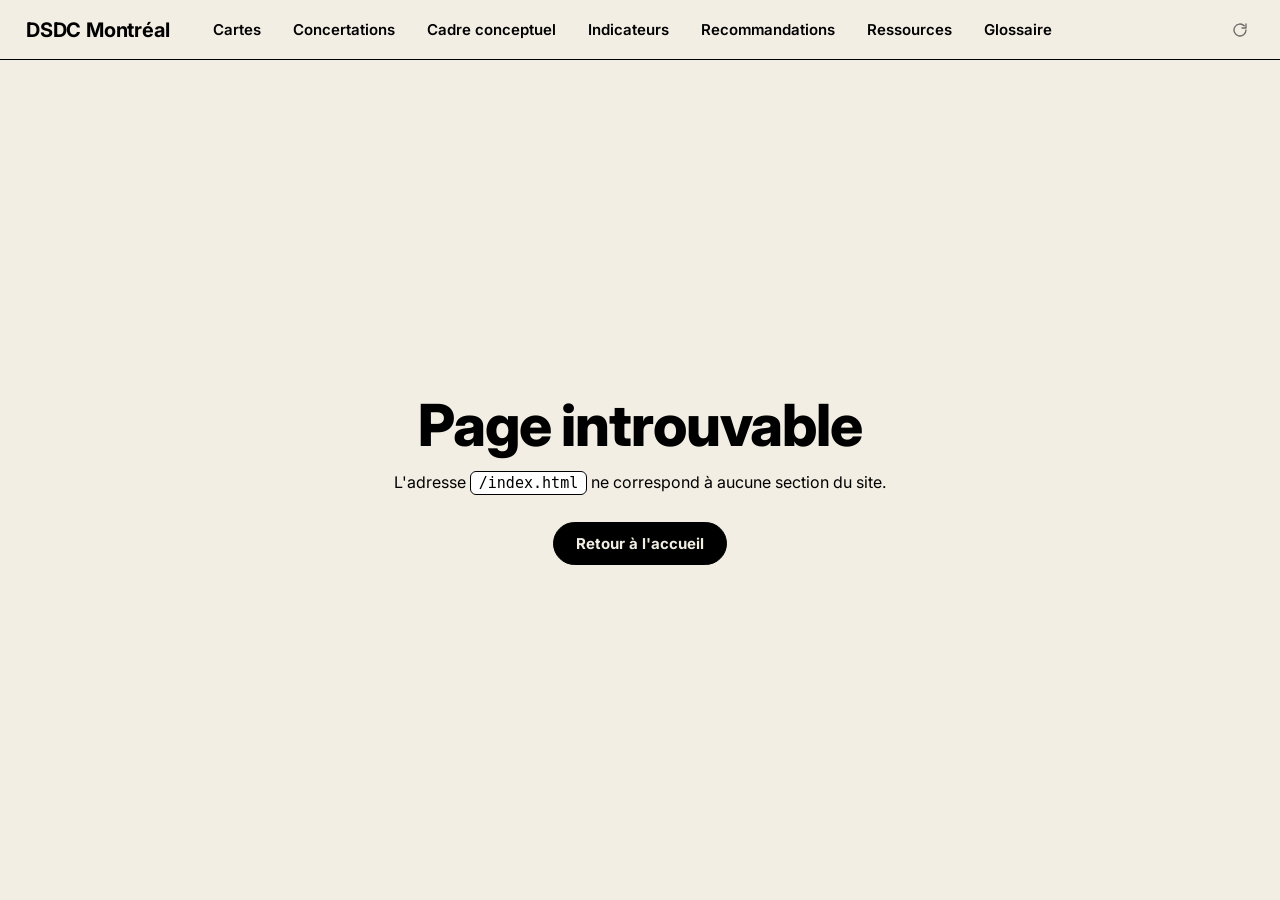
==== commit 75f175da: "Best practices" ====
--- a/index.html
+++ b/index.html
@@ -9,6 +9,22 @@
 (function(){var l=window.location;if(l.search[1]==='/'){var d=l.search.slice(1).split('&').map(function(s){return s.replace(/~and~/g,'&');}).join('?');window.history.replaceState(null,null,l.pathname.slice(0,-1)+d+l.hash);}})();
 </script>
 <title>DSDC Montréal</title>
+  <meta name="description" content="Cartes, cadre conceptuel, indicateurs et recommandations sur le développement social et le développement des communautés à Montréal. Une démarche de la Direction régionale de santé publique de Montréal.">
+  <link rel="canonical" href="https://dsdcmontreal.ca/">
+  <link rel="icon" href="/favicon.svg" type="image/svg+xml">
+  <link rel="icon" href="/favicon.ico" sizes="32x32">
+  <link rel="apple-touch-icon" href="/apple-touch-icon.png">
+  <meta property="og:type" content="website">
+  <meta property="og:site_name" content="DSDC Montréal">
+  <meta property="og:locale" content="fr_CA">
+  <meta property="og:title" content="DSDC Montréal">
+  <meta property="og:description" content="Cartes, cadre conceptuel, indicateurs et recommandations sur le développement social et le développement des communautés à Montréal.">
+  <meta property="og:url" content="https://dsdcmontreal.ca/">
+  <meta property="og:image" content="https://dsdcmontreal.ca/images/og-dsdc-montreal.png">
+  <meta property="og:image:width" content="1200">
+  <meta property="og:image:height" content="630">
+  <meta property="og:image:alt" content="DSDC Montréal — développement social et développement des communautés sur l'île de Montréal">
+  <meta name="twitter:card" content="summary_large_image">
   <link rel="preconnect" href="https://fonts.googleapis.com">
   <link rel="preconnect" href="https://fonts.gstatic.com" crossorigin>
   <link href="https://fonts.googleapis.com/css2?family=Inter:wght@300;400;500;600;700;800&display=swap" rel="stylesheet">
@@ -20,7 +36,7 @@
 <div class="app">
 
   <nav class="nav" aria-label="Sections">
-    <div class="brand" title="Retour à l'accueil">DS-DC Montréal</div>
+    <div class="brand" title="Retour à l'accueil">DSDC Montréal</div>
     <div class="nav-items">
       <button class="nav-item" id="nav-cartes" data-view="cartes" aria-current="false">Cartes</button>
       <button class="nav-item" id="nav-conc" data-view="conc" aria-current="false">Concertations</button>
@@ -33,7 +49,7 @@
     <a class="nav-sync" href="https://github.com/catherineharder/DSDC-Montreal/actions/workflows/sync.yml" target="_blank" rel="noopener" title="Synchroniser le site depuis Google Sheets (ouvre GitHub Actions — cliquer « Run workflow »)" aria-label="Synchroniser le site depuis Google Sheets"><svg viewBox="0 0 24 24" width="16" height="16" fill="none" stroke="currentColor" stroke-width="2" stroke-linecap="round" stroke-linejoin="round" aria-hidden="true"><path d="M21 12a9 9 0 1 1-2.64-6.36"/><polyline points="21 3 21 9 15 9"/></svg></a>
   </nav>
 
-  <div class="views">
+  <main class="views">
 
     <!-- Accueil : page d'atterrissage plein écran, sections en séquence -->
     <section class="view active" id="view-accueil" aria-label="Accueil">
@@ -43,7 +59,7 @@
         <section class="land-sec land-hero">
           <h1>DSDC Montréal</h1>
           <div class="accent-bar" aria-hidden="true">
-            <span style="background:#D7B063"></span><span style="background:#D97A22"></span><span style="background:#C43E42"></span><span style="background:#6C6F3F"></span><span style="background:#46747F"></span>
+            <span></span><span></span><span></span><span></span><span></span>
           </div>
           <div class="land-scroll-cue" aria-hidden="true">
             <span>Explorer</span>
@@ -78,7 +94,6 @@
               <p>Cette définition guide l'ensemble de la démarche DSDC&nbsp;: du cadre conceptuel aux indicateurs, jusqu'aux recommandations.</p>
               <a class="land-btn" href="https://rqds.org/a-propos/" target="_blank" rel="noopener">En savoir plus
                 <svg viewBox="0 0 24 24" fill="none" stroke="currentColor" stroke-width="2.2" stroke-linecap="round" stroke-linejoin="round"><path d="M7 17 17 7"/><path d="M7 7h10v10"/></svg></a>
-              <div style="height:12px"></div>
               <button class="land-btn ghost" type="button" data-goto="cadre">Voir le cadre conceptuel
                 <svg viewBox="0 0 24 24" fill="none" stroke="currentColor" stroke-width="2.2" stroke-linecap="round" stroke-linejoin="round"><path d="M5 12h14"/><path d="m12 5 7 7-7 7"/></svg></button>
             </aside>
@@ -110,31 +125,31 @@
           <h2>Les sections</h2>
           <div class="land-grid">
             <button class="land-tile" type="button" data-goto="cartes">
-              <div class="t-top"><span class="t-badge"><svg viewBox="0 0 24 24" fill="none" stroke="#000" stroke-width="2" stroke-linecap="round" stroke-linejoin="round"><path d="m9 3-6 3v15l6-3 6 3 6-3V3l-6 3-6-3Z"/><path d="M9 3v15"/><path d="M15 6v15"/></svg></span><span class="t-arrow">→</span></div>
+              <div class="t-top"><span class="t-badge"><svg viewBox="0 0 24 24" fill="none" stroke="currentColor" stroke-width="2" stroke-linecap="round" stroke-linejoin="round"><path d="m9 3-6 3v15l6-3 6 3 6-3V3l-6 3-6-3Z"/><path d="M9 3v15"/><path d="M15 6v15"/></svg></span><span class="t-arrow">→</span></div>
               <h3>Cartes</h3><p>Santé Québec, Ville de Montréal, tables de quartier et circonscriptions.</p>
             </button>
             <button class="land-tile" type="button" data-goto="conc">
-              <div class="t-top"><span class="t-badge"><svg viewBox="0 0 24 24" fill="none" stroke="#000" stroke-width="2" stroke-linecap="round" stroke-linejoin="round"><circle cx="12" cy="8" r="3"/><circle cx="5" cy="17" r="2.5"/><circle cx="19" cy="17" r="2.5"/><path d="M12 11v3M9.5 15.5 7 16.5M14.5 15.5 17 16.5"/></svg></span><span class="t-arrow">→</span></div>
+              <div class="t-top"><span class="t-badge"><svg viewBox="0 0 24 24" fill="none" stroke="currentColor" stroke-width="2" stroke-linecap="round" stroke-linejoin="round"><circle cx="12" cy="8" r="3"/><circle cx="5" cy="17" r="2.5"/><circle cx="19" cy="17" r="2.5"/><path d="M12 11v3M9.5 15.5 7 16.5M14.5 15.5 17 16.5"/></svg></span><span class="t-arrow">→</span></div>
               <h3>Concertations</h3><p>La cartographie des comités et tables de concertation.</p>
             </button>
             <button class="land-tile" type="button" data-goto="cadre">
-              <div class="t-top"><span class="t-badge"><svg viewBox="0 0 24 24" fill="none" stroke="#000" stroke-width="2" stroke-linecap="round" stroke-linejoin="round"><rect x="3" y="3" width="7" height="7" rx="1"/><rect x="14" y="3" width="7" height="7" rx="1"/><rect x="3" y="14" width="7" height="7" rx="1"/><rect x="14" y="14" width="7" height="7" rx="1"/></svg></span><span class="t-arrow">→</span></div>
+              <div class="t-top"><span class="t-badge"><svg viewBox="0 0 24 24" fill="none" stroke="currentColor" stroke-width="2" stroke-linecap="round" stroke-linejoin="round"><rect x="3" y="3" width="7" height="7" rx="1"/><rect x="14" y="3" width="7" height="7" rx="1"/><rect x="3" y="14" width="7" height="7" rx="1"/><rect x="14" y="14" width="7" height="7" rx="1"/></svg></span><span class="t-arrow">→</span></div>
               <h3>Cadre conceptuel</h3><p>La logique du DSDC, des intrants aux résultats visés.</p>
             </button>
             <button class="land-tile" type="button" data-goto="indic">
-              <div class="t-top"><span class="t-badge"><svg viewBox="0 0 24 24" fill="none" stroke="#000" stroke-width="2" stroke-linecap="round" stroke-linejoin="round"><path d="M3 3v18h18"/><path d="m7 14 3-4 3 3 5-7"/></svg></span><span class="t-arrow">→</span></div>
+              <div class="t-top"><span class="t-badge"><svg viewBox="0 0 24 24" fill="none" stroke="currentColor" stroke-width="2" stroke-linecap="round" stroke-linejoin="round"><path d="M3 3v18h18"/><path d="m7 14 3-4 3 3 5-7"/></svg></span><span class="t-arrow">→</span></div>
               <h3>Indicateurs</h3><p>Défavorisation, équité, participation, sécurité alimentaire…</p>
             </button>
             <button class="land-tile" type="button" data-goto="reco">
-              <div class="t-top"><span class="t-badge"><svg viewBox="0 0 24 24" fill="none" stroke="#000" stroke-width="2" stroke-linecap="round" stroke-linejoin="round"><path d="M9 18h6"/><path d="M10 22h4"/><path d="M12 2a7 7 0 0 0-4 12.7c.6.5 1 1.3 1 2.1h6c0-.8.4-1.6 1-2.1A7 7 0 0 0 12 2Z"/></svg></span><span class="t-arrow">→</span></div>
+              <div class="t-top"><span class="t-badge"><svg viewBox="0 0 24 24" fill="none" stroke="currentColor" stroke-width="2" stroke-linecap="round" stroke-linejoin="round"><path d="M9 18h6"/><path d="M10 22h4"/><path d="M12 2a7 7 0 0 0-4 12.7c.6.5 1 1.3 1 2.1h6c0-.8.4-1.6 1-2.1A7 7 0 0 0 12 2Z"/></svg></span><span class="t-arrow">→</span></div>
               <h3>Recommandations</h3><p>Huit pistes d'action concrètes issues de la démarche.</p>
             </button>
             <button class="land-tile" type="button" data-goto="ressources">
-              <div class="t-top"><span class="t-badge"><svg viewBox="0 0 24 24" fill="none" stroke="#000" stroke-width="2" stroke-linecap="round" stroke-linejoin="round"><path d="M4 4h11l5 5v11a1 1 0 0 1-1 1H4a1 1 0 0 1-1-1V5a1 1 0 0 1 1-1Z"/><path d="M14 4v5h5"/></svg></span><span class="t-arrow">→</span></div>
+              <div class="t-top"><span class="t-badge"><svg viewBox="0 0 24 24" fill="none" stroke="currentColor" stroke-width="2" stroke-linecap="round" stroke-linejoin="round"><path d="M4 4h11l5 5v11a1 1 0 0 1-1 1H4a1 1 0 0 1-1-1V5a1 1 0 0 1 1-1Z"/><path d="M14 4v5h5"/></svg></span><span class="t-arrow">→</span></div>
               <h3>Ressources</h3><p>Toutes les sources documentaires, cherchables et filtrables.</p>
             </button>
             <button class="land-tile" type="button" data-goto="gloss">
-              <div class="t-top"><span class="t-badge"><svg viewBox="0 0 24 24" fill="none" stroke="#000" stroke-width="2" stroke-linecap="round" stroke-linejoin="round"><path d="M4 19.5A2.5 2.5 0 0 1 6.5 17H20"/><path d="M6.5 2H20v20H6.5A2.5 2.5 0 0 1 4 19.5v-15A2.5 2.5 0 0 1 6.5 2Z"/></svg></span><span class="t-arrow">→</span></div>
+              <div class="t-top"><span class="t-badge"><svg viewBox="0 0 24 24" fill="none" stroke="currentColor" stroke-width="2" stroke-linecap="round" stroke-linejoin="round"><path d="M4 19.5A2.5 2.5 0 0 1 6.5 17H20"/><path d="M6.5 2H20v20H6.5A2.5 2.5 0 0 1 4 19.5v-15A2.5 2.5 0 0 1 6.5 2Z"/></svg></span><span class="t-arrow">→</span></div>
               <h3>Glossaire</h3><p>Les acronymes du milieu, de A à Z.</p>
             </button>
           </div>
@@ -143,14 +158,14 @@
       </div>
     </section>
 
-    <!-- Santé Québec : CIUSSS map (geometry TODO) -->
+    <!-- Cartes : Santé Québec, Ville, Tables de quartier, Circonscriptions -->
     <section class="view" id="view-cartes" aria-label="Cartes" hidden>
       <div class="views map-views">
         <section class="view active" id="view-sante" aria-label="Santé Québec">
       <div class="wrap">
         <section class="map-side">
-          <div class="map-eyebrow" role="tablist" aria-label="Choisir une carte"><button class="map-pick" data-map="sante">Santé Québec</button><button class="map-pick" data-map="ville">Ville de Montréal</button><button class="map-pick" data-map="tdq">Tables de quartier</button><button class="map-pick" data-map="deputes">Circonscriptions</button></div>
-          <div class="map-head"><img class="logo" style="transform:translateY(14px)" src="assets/logos/sante-quebec.png" alt="Santé Québec"></div>
+          <div class="map-eyebrow" role="group" aria-label="Choisir une carte"><button class="map-pick" data-map="sante">Santé Québec</button><button class="map-pick" data-map="ville">Ville de Montréal</button><button class="map-pick" data-map="tdq">Tables de quartier</button><button class="map-pick" data-map="deputes">Circonscriptions</button></div>
+          <div class="map-head"><img class="logo logo-nudge" src="assets/logos/sante-quebec.png" width="840" height="254" alt="Santé Québec"></div>
           <div class="map-stage"><div class="legend"><div><span class="sw low"></span>Région sociosanitaire (RSS) de Montréal</div><div><span class="sw mid"></span>Les 5 réseaux territoriaux de services (RTS)</div><div><span class="sw high"></span>Les réseaux locaux de services (RLS)</div></div><svg id="sante-map" viewBox="0 0 1000 875" preserveAspectRatio="xMidYMid meet" role="group" aria-label="Carte des territoires de CIUSSS"></svg></div>
         </section>
         <aside class="panel" id="panel-sante" aria-live="polite">
@@ -164,20 +179,20 @@
     <section class="view" id="view-ville" aria-label="Ville de Montréal" hidden>
       <div class="wrap">
         <section class="map-side">
-          <div class="map-eyebrow" role="tablist" aria-label="Choisir une carte"><button class="map-pick" data-map="sante">Santé Québec</button><button class="map-pick" data-map="ville">Ville de Montréal</button><button class="map-pick" data-map="tdq">Tables de quartier</button><button class="map-pick" data-map="deputes">Circonscriptions</button></div>
-          <div class="map-head"><img class="logo" src="assets/logos/logo-montreal.png" alt="Ville de Montréal"></div>
+          <div class="map-eyebrow" role="group" aria-label="Choisir une carte"><button class="map-pick" data-map="sante">Santé Québec</button><button class="map-pick" data-map="ville">Ville de Montréal</button><button class="map-pick" data-map="tdq">Tables de quartier</button><button class="map-pick" data-map="deputes">Circonscriptions</button></div>
+          <div class="map-head"><img class="logo" src="assets/logos/logo-montreal.png" width="1200" height="259" alt="Ville de Montréal"></div>
           <div class="map-stage"><div class="legend"><div><span class="sw mid"></span>Arrondissement</div><div><span class="sw low"></span>Ville liée</div></div><svg id="ville-map" viewBox="0 0 1000 875" preserveAspectRatio="xMidYMid meet" role="group" aria-label="Carte des arrondissements"></svg></div>
         </section>
         <aside class="panel" id="ville-panel" aria-live="polite"></aside>
       </div>
     </section>
 
-    <!-- Tables de quartier (TODO) -->
+    <!-- Tables de quartier : 32 territoires -->
     <section class="view" id="view-tdq" aria-label="Tables de quartier" hidden>
       <div class="wrap">
         <section class="map-side">
-          <div class="map-eyebrow" role="tablist" aria-label="Choisir une carte"><button class="map-pick" data-map="sante">Santé Québec</button><button class="map-pick" data-map="ville">Ville de Montréal</button><button class="map-pick" data-map="tdq">Tables de quartier</button><button class="map-pick" data-map="deputes">Circonscriptions</button></div>
-          <div class="map-head"><img class="logo" style="transform:scale(2);transform-origin:left top" src="assets/logos/tables-de-quartier.png" alt="Tables de quartier"></div>
+          <div class="map-eyebrow" role="group" aria-label="Choisir une carte"><button class="map-pick" data-map="sante">Santé Québec</button><button class="map-pick" data-map="ville">Ville de Montréal</button><button class="map-pick" data-map="tdq">Tables de quartier</button><button class="map-pick" data-map="deputes">Circonscriptions</button></div>
+          <div class="map-head"><img class="logo logo-tdq" src="assets/logos/tables-de-quartier.png" width="512" height="512" alt="Tables de quartier"></div>
           <div class="map-stage"><div class="legend"><div><span class="sw mid"></span>Table de quartier</div><div><span class="sw low"></span>Secteur sans table</div></div><svg id="tdq-map" viewBox="0 0 1000 875" preserveAspectRatio="xMidYMid meet" role="group" aria-label="Carte des 32 tables de quartier de l'île de Montréal"></svg></div>
         </section>
         <aside class="panel" id="tdq-panel" aria-live="polite"></aside>
@@ -188,9 +203,9 @@
     <section class="view" id="view-deputes" aria-label="Députés" hidden>
       <div class="wrap">
         <section class="map-side">
-          <div class="map-eyebrow" role="tablist" aria-label="Choisir une carte"><button class="map-pick" data-map="sante">Santé Québec</button><button class="map-pick" data-map="ville">Ville de Montréal</button><button class="map-pick" data-map="tdq">Tables de quartier</button><button class="map-pick" data-map="deputes">Circonscriptions</button></div>
-          <div class="map-head"><img class="logo" style="--logo-h:172px" data-asset="assemblee-nationale" src="assets/logos/assemblee-nationale.png" onerror="this.onerror=null;this.src='https://www.emploisenadministration.com/uploads/logos/original/bb4ea068b14f3f19f54fa09462b79f89ca1a6226.png'" alt="Assemblée nationale du Québec"></div>
-          <div class="map-stage"><div class="legend"><div><span class="sw" style="background:#d31f2c"></span>Parti libéral du Québec</div><div><span class="sw" style="background:#ff5605"></span>Québec solidaire</div><div><span class="sw" style="background:#00addc"></span>Coalition avenir Québec</div><div><span class="sw" style="background:#1a3c8f"></span>Parti québécois</div><div><span class="sw" style="background:#8a8f98"></span>Indépendant·e</div></div><svg id="deputes-map" viewBox="0 0 1000 875" preserveAspectRatio="xMidYMid meet" role="group" aria-label="Carte des 27 circonscriptions provinciales de l'île de Montréal"></svg></div>
+          <div class="map-eyebrow" role="group" aria-label="Choisir une carte"><button class="map-pick" data-map="sante">Santé Québec</button><button class="map-pick" data-map="ville">Ville de Montréal</button><button class="map-pick" data-map="tdq">Tables de quartier</button><button class="map-pick" data-map="deputes">Circonscriptions</button></div>
+          <div class="map-head"><img class="logo" style="--logo-h:172px" data-asset="assemblee-nationale" src="images/assets/assemblee-nationale.png" width="1200" height="577" alt="Assemblée nationale du Québec"></div>
+          <div class="map-stage"><div class="legend" id="deputes-legend"></div><svg id="deputes-map" viewBox="0 0 1000 875" preserveAspectRatio="xMidYMid meet" role="group" aria-label="Carte des 27 circonscriptions provinciales de l'île de Montréal"></svg></div>
         </section>
         <aside class="panel" id="deputes-panel" aria-live="polite"></aside>
       </div>
@@ -204,9 +219,9 @@
       <div class="conc-app embed" id="conc-root"></div>
     </section>
 
-    <!-- Glossaire -->
+    <!-- Cadre conceptuel : cadre.html en iframe -->
     <section class="view" id="view-cadre" aria-label="Cadre conceptuel" hidden>
-      <iframe class="gloss-frame" src="cadre.html" title="Cadre conceptuel DS-DC" loading="lazy"></iframe>
+      <iframe class="gloss-frame" src="cadre.html" title="Cadre conceptuel DSDC" loading="lazy"></iframe>
     </section>
 
     <!-- Indicateurs : quatre onglets (Défavorisation, Équité des milieux de vie,
@@ -215,11 +230,11 @@
     <section class="view" id="view-indic" aria-label="Indicateurs" hidden>
       <div class="wrap">
         <section class="map-side">
-          <div class="map-eyebrow" role="tablist" aria-label="Choisir un onglet" id="indic-eyebrow"></div>
+          <div class="map-eyebrow" role="group" aria-label="Choisir un onglet" id="indic-eyebrow"></div>
           <div class="map-head"><h1 id="indic-title">Défavorisation</h1></div>
           <div class="indic-controls">
             <select class="indic-select" id="indic-select" aria-label="Choisir un indicateur"></select>
-            <div class="dim-switch" id="indic-geos" role="tablist" aria-label="Choisir un découpage territorial"></div>
+            <div class="dim-switch" id="indic-geos" role="group" aria-label="Choisir un découpage territorial"></div>
           </div>
           <div class="map-stage">
             <div class="legend indic-legend" id="indic-legend"></div>
@@ -275,7 +290,7 @@
           </article>
           <article class="reco-card">
             <span class="r-num" aria-hidden="true">8</span>
-            <h3>Bâtir la confiance avec les citoyens</h3>
+            <h3>Bâtir la confiance avec les citoyen·ne·s</h3>
             <p>Cultiver la transparence, la constance et la reddition de comptes pour établir un lien de confiance durable avec la population.</p>
           </article>
         </div>
@@ -283,17 +298,15 @@
       </div>
     </section>
 
-    <section class="view" id="view-ressources" aria-label="Ressources" hidden>
-      <div class="full"><h1>Ressources</h1>
-        <div class="stub"><div class="frame"><h2>À venir</h2><p>Section à remplir.</p></div></div>
-      </div>
-    </section>
+    <!-- Ressources : contenu rendu par assets/js/ressources.js à partir de
+         assets/data/ressources.data.js. Volontairement vide ici. -->
+    <section class="view" id="view-ressources" aria-label="Ressources" hidden></section>
 
     <section class="view" id="view-gloss" aria-label="Glossaire" hidden>
       <iframe class="gloss-frame" src="acronymes.html" title="Glossaire des acronymes" loading="lazy"></iframe>
     </section>
 
-  </div>
+  </main>
 </div>
 
   <!-- coeur : helpers + nav -->
@@ -317,7 +330,6 @@
   <script src="assets/js/deputes.js"></script>
   <!-- section Indicateurs : données (générées) puis logique — réutilise la géométrie TDQ -->
   <script src="assets/data/indicateurs.data.js"></script>
-  <script src="assets/data/indicateurs-iemv-geo.data.js"></script>
   <script src="assets/data/participation-extra.data.js"></script>
   <script src="assets/js/indicateurs.js"></script>
   <!-- section Concertations : données puis rendu -->
--- a/assets/css/app.css
+++ b/assets/css/app.css
@@ -13,18 +13,21 @@
      near-square logo look unbalanced at the same height. Override per logo for optical balance,
      e.g. <img class="logo" style="--logo-h:112px" ...>. */
   .logo{height:var(--logo-h);width:auto;max-width:100%;display:block;}
+  /* Corrections optiques par logo (auparavant en style="" dans index.html). */
+  .logo-nudge{transform:translateY(14px);}
+  .logo-tdq{transform:scale(2);transform-origin:left top;}
   *{box-sizing:border-box;}
   html,body{margin:0;height:100%;}
   body{font-family:var(--font-sans);color:var(--ink);background:var(--cream);overflow:hidden;}
   .app{display:flex;flex-direction:column;height:100vh;width:100vw;}
 
   /* ---- Top navigation --------------------------------------------------- */
-  .nav{display:flex;align-items:center;gap:30px;height:var(--nav-h);flex:0 0 auto;padding:0 26px;background:var(--cream);border-bottom:1.5px solid var(--ink);}
+  .nav{display:flex;align-items:center;gap:30px;height:var(--nav-h);flex:0 0 auto;padding:0 26px;background:var(--cream);border-bottom:1.5px solid var(--ink);min-width:0;}
   .brand{display:flex;align-items:center;gap:11px;font-weight:700;font-size:20px;letter-spacing:-.01em;white-space:nowrap;cursor:pointer;}
   .brand:focus-visible{outline:2px solid var(--ink);outline-offset:2px;border-radius:6px;}
   .brand img{width:30px;height:30px;display:block;}
-  .nav-items{display:flex;gap:4px;}
-  .nav-item{appearance:none;border:0;background:transparent;font:inherit;font-size:15px;font-weight:600;color:var(--ink);padding:7px 14px;border-radius:8px;cursor:pointer;transition:background 120ms ease;}
+  .nav-items{display:flex;gap:4px;min-width:0;}
+  .nav-item{appearance:none;border:0;background:transparent;font:inherit;font-size:15px;font-weight:600;color:var(--ink);padding:7px 14px;border-radius:8px;cursor:pointer;transition:background 120ms ease;white-space:nowrap;}
   /* hover + current page share the destination page's colour tint.
      Each button carries its own --accent (set below); one rule covers all. */
   .nav-item:hover,.nav-item[aria-current="page"]{background:color-mix(in srgb,var(--accent) 10%,transparent);}
@@ -58,6 +61,8 @@
   .map-side{flex:0 0 66.666%;display:flex;flex-direction:column;min-width:0;border-right:1.5px solid var(--ink);background:var(--bg);}
   .map-head{padding:18px 26px 2px;display:flex;align-items:center;gap:18px;}
   .map-head h1{margin:0;font-size:46px;font-weight:700;letter-spacing:-.015em;}
+  /* titres longs (ex. l'outil d'appréciation) : on réduit plutôt que de déborder */
+  .map-head h1.t-long{font-size:clamp(22px,2.1vw,30px);line-height:1.12;}
   /* Circonscriptions: the Assemblée nationale logo is oversized, which would inflate
      the map-head and shrink the map. Pin this view's map-head to the same height as
      the others so the map renders at the identical size; the logo may overflow
@@ -106,7 +111,6 @@
   #tdq-panel .items a.tdq-org:hover,#tdq-panel .items a.tdq-org:focus-visible{color:var(--accent);text-decoration:underline;}
   /* Députés : fiche du panneau (nom en évidence, parti avec pastille de couleur) */
   #deputes-panel .depute-nom{margin:0 0 4px;font-size:23px;font-weight:700;letter-spacing:-.01em;}
-  #deputes-panel .depute-parti{margin:0 0 16px;font-size:13.5px;color:var(--muted);}
   .party-dot{display:inline-block;width:11px;height:11px;margin-right:8px;border-radius:50%;border:1.5px solid var(--ink);vertical-align:-1px;}
   #deputes-panel .items a.tdq-org{color:inherit;text-decoration:none;cursor:pointer;transition:color 120ms ease;}
   #deputes-panel .items a.tdq-org:hover,#deputes-panel .items a.tdq-org:focus-visible{color:var(--accent);text-decoration:underline;}
@@ -122,24 +126,37 @@
   #deputes-panel .depute-bullets li::before{width:8px;height:8px;top:8px;border:1.5px solid var(--ink);}
 
   /* ---- Full-width views (glossary, stubs) ------------------------------- */
-  .full{flex:1;overflow-y:auto;padding:30px 40px 50px;background:var(--bg);}
-  .full h1{margin:0 0 10px;font-size:46px;font-weight:700;}
-  .full .logo{margin:0 0 10px;}
-  .full .intro{margin:0 0 22px;font-size:14px;color:var(--muted);}
-  .gloss-grid{column-width:380px;column-gap:42px;}
-  .gloss{break-inside:avoid;display:flex;gap:12px;align-items:baseline;padding:8px 0;border-bottom:1px solid var(--rule);}
-  .gloss .acr{flex:0 0 86px;font-weight:700;font-size:14px;color:var(--accent);}
-  .gloss .def{font-size:13.5px;line-height:1.45;}
-  .stub{flex:1;display:flex;align-items:center;justify-content:center;text-align:center;color:var(--muted);padding:40px;}
-  .stub .frame{max-width:48ch;padding:46px 40px;border:2px dashed var(--ink);border-radius:10px;opacity:.55;}
-  .stub h2{margin:0 0 10px;font-size:22px;font-weight:700;color:var(--ink);}
-  .stub p{margin:0;font-size:14px;line-height:1.6;}
 
   @media (max-width:820px){
     .views{overflow:auto;} .view.active{position:static;}
     .wrap{flex-direction:column;overflow:auto;} body{overflow:auto;}
-    .map-side{flex:none;height:62vh;border-right:0;border-bottom:1.5px solid var(--ink);}
+    /* Hauteur fixe de 62vh : une fois la légende repassée dans le flux (voir plus
+       bas), il ne restait que ~100px pour la carte. On laisse la colonne se
+       dimensionner à son contenu et on garantit un minimum à la scène. */
+    .map-side{flex:none;height:auto;border-right:0;border-bottom:1.5px solid var(--ink);}
+    .map-stage{min-height:46vh;}
     .panel{flex:none;}
+
+    /* La barre de nav mesurait 1075px en dur : sous 820px elle poussait toute la
+       page de côté (704px de défilement horizontal à 375px) et un seul onglet
+       sur sept restait atteignable. Elle défile désormais horizontalement,
+       seule, sans entraîner le reste de la page. */
+    .app{width:100%;}
+    .nav{gap:14px;padding:0 14px;overflow:hidden;}
+    .nav-items{flex:1 1 auto;overflow-x:auto;overflow-y:hidden;-webkit-overflow-scrolling:touch;scrollbar-width:none;scroll-snap-type:x proximity;}
+    .nav-items::-webkit-scrollbar{display:none;}
+    .brand{flex:0 0 auto;font-size:17px;}
+    .nav-sync{flex:0 0 auto;margin-left:0;}
+
+    /* Cibles tactiles : 44px minimum (WCAG 2.1 AA, 2.5.5). */
+    .nav-item{min-height:44px;padding:10px 14px;scroll-snap-align:start;}
+    .nav-sync{min-width:44px;min-height:44px;justify-content:center;}
+    .map-pick,.indic-tab,.dim-switch button{min-height:44px;}
+
+    /* La légende, en position absolue, recouvrait la quasi-totalité de la carte
+       une fois celle-ci réduite (351x154px à 375px). Même traitement que
+       .soc-map-legend reçoit déjà plus bas. */
+    .legend{position:static;transform:none;margin:0 0 8px;}
   }
 
 /* ---- Glossaire : acronymes.html (synchronisée) en iframe ---- */
@@ -209,7 +226,10 @@
 .dim-switch button{appearance:none;border:0;background:#fff;font:inherit;font-size:12.5px;font-weight:700;padding:6px 15px;cursor:pointer;color:var(--muted);transition:background 120ms ease,color 120ms ease;}
 .dim-switch button+button{border-left:1.5px solid var(--ink);}
 .dim-switch button:hover{color:var(--ink);}
-.dim-switch button[aria-current="true"]{background:var(--dim-c,var(--ink));color:#fff;}
+.dim-switch button[aria-current="true"]{background:var(--ink);color:var(--paper);}
+/* Onglet teinte (--dim-c) : texte NOIR. Le blanc sur orange #D97A22 ne donnait que
+   3,11:1, sous le seuil AA de 4,5:1 pour ce corps de 12,5px. Noir sur orange : 6,8:1. */
+.dim-switch button[aria-current="true"].dim-tinted{background:var(--dim-c);color:var(--ink);}
 .dim-switch button:focus-visible{outline:2px solid var(--ink);outline-offset:-2px;}
 /* mini-graphique d'évolution (panneau Indicateurs) */
 .trend-svg{width:100%;height:auto;display:block;margin:2px 0 4px;}
@@ -245,20 +265,6 @@
 /* étiquettes longues dans les rangées de barres */
 .iq-row .lab.lab-wide{flex:0 0 168px;font-weight:600;color:var(--ink);font-size:12px;line-height:1.25;}
 /* grille des 12 résultats transitoires */
-.rt-grid{position:relative;width:100%;max-height:100%;overflow:auto;display:grid;grid-template-columns:repeat(3,1fr);gap:0 28px;align-items:start;padding:4px 18px 12px;}
-.rt-col h3{margin:10px 0 2px;font-size:13.5px;font-weight:700;text-transform:uppercase;letter-spacing:.05em;color:var(--accent);}
-.rt-col .rt-fdescr{margin:0 0 10px;font-size:12px;line-height:1.4;color:var(--muted);}
-.rt-item{display:flex;align-items:baseline;gap:10px;width:100%;text-align:left;appearance:none;background:transparent;border:0;border-top:1px solid var(--rule);font:inherit;padding:9px 6px;cursor:pointer;transition:background 120ms ease;border-radius:6px;}
-.rt-item:hover{background:color-mix(in srgb,var(--accent) 8%,transparent);}
-.rt-item[aria-pressed="true"]{background:color-mix(in srgb,var(--accent) 14%,transparent);}
-.rt-item:focus-visible{outline:2px solid var(--ink);outline-offset:-2px;}
-.rt-item .rt-num{flex:0 0 44px;font-size:12.5px;font-weight:700;color:var(--accent);}
-.rt-item .rt-t{font-size:13px;line-height:1.35;font-weight:600;}
-.rt-item .rt-flag{margin-left:auto;color:var(--muted);font-size:13px;}
-.rt-eyebrow{margin:10px 0 4px;font-size:11.5px;font-weight:700;text-transform:uppercase;letter-spacing:.05em;color:var(--accent);}
-.rt-revers{border-left:3px solid var(--rule);padding-left:10px;}
-@media (max-width:1100px){.rt-grid{grid-template-columns:1fr 1fr;}}
-@media (max-width:820px){.rt-grid{grid-template-columns:1fr;}}
 
 /* Organisme atteint via la recherche : surlignage temporaire dans le panneau TDQ */
 .member-hit{animation:member-hit 2.4s ease;border-radius:4px;}
@@ -292,7 +298,8 @@
 
 /* Pages défilantes (Social, Alimentaire) rendues dans la zone graphique */
 .indic-graph.indic-page{display:block;align-items:stretch;justify-content:flex-start;padding:0;}
-.soc-page{max-width:760px;margin:0 auto;padding:6px 8px 40px;}
+/* alignées sur le bord gauche (sous le grand titre), pas centrées */
+.soc-page{max-width:760px;margin:0;padding:6px 8px 40px 16px;}
 .soc-hero{padding:8px 0 22px;border-bottom:2px solid var(--ink);margin-bottom:8px;}
 .soc-hero h2{margin:0;font-size:clamp(26px,4vw,40px);font-weight:800;letter-spacing:-.02em;line-height:1.05;}
 .soc-sec{display:grid;grid-template-columns:120px 1fr;gap:22px;align-items:start;padding:26px 0;border-bottom:1.5px solid var(--ink);}
@@ -306,10 +313,9 @@
 @media (max-width:640px){.soc-sec{grid-template-columns:1fr;gap:8px;}}
 
 /* ---- Indicateurs : onglet « Outil » (12 RT en vertical, vert + jaune) ---- */
-.outil-page{max-width:720px;margin:0 auto;padding:6px 8px 44px;}
-.outil-head{padding:8px 0 20px;border-bottom:2px solid var(--ink);margin-bottom:14px;}
-.outil-head h2{margin:0;font-size:clamp(24px,3.6vw,36px);font-weight:800;letter-spacing:-.02em;line-height:1.05;}
+.outil-page{max-width:720px;margin:0;padding:6px 8px 44px 16px;}
 .outil-fn{margin:0 0 22px;}
+.outil-fn:first-child h3{margin-top:4px;}
 .outil-fn h3{margin:16px 0 2px;font-size:13px;font-weight:800;text-transform:uppercase;letter-spacing:.06em;color:var(--olive);}
 .outil-fdescr{margin:0 0 12px;font-size:13px;line-height:1.45;}
 .rt-block{margin:0 0 14px;}
@@ -339,15 +345,37 @@
 .sat-sw{width:13px;height:13px;border:1.5px solid var(--ink);border-radius:3px;flex:0 0 auto;}
 .sat-row{display:flex;align-items:center;gap:10px;margin:6px 0;}
 .sat-lab{flex:0 0 132px;font-size:12.5px;line-height:1.2;}
-.sat-stack{flex:1;display:flex;height:22px;border:1.5px solid var(--ink);border-radius:5px;overflow:hidden;}
+.sat-stack{position:relative;flex:1;display:flex;height:22px;border:1.5px solid var(--ink);border-radius:5px;overflow:hidden;}
 .sat-seg{display:flex;align-items:center;justify-content:center;font-size:10.5px;font-weight:700;color:#fff;min-width:0;overflow:hidden;}
 .sat-seg:nth-child(2){color:#000;}
+/* repère pointillé : valeur de référence montréalaise sur une barre de territoire */
+.sat-mark{position:absolute;top:-2px;bottom:-2px;width:0;border-left:2px dashed var(--ink);pointer-events:none;}
+.sat-mark-key{display:inline-block;width:0;height:11px;border-left:2px dashed var(--ink);vertical-align:-2px;margin-right:7px;}
 @media (max-width:640px){.sat-lab{flex-basis:92px;}}
+
+/* ---- Social : carte RTS (occupe la scène, comme les autres cartes) ---- */
+.soc-map-wrap{position:relative;width:100%;height:100%;}
+.soc-map{width:100%;height:100%;display:block;}
+.soc-rts{stroke:var(--ink);stroke-width:3;stroke-linejoin:round;cursor:pointer;transition:filter 140ms ease;}
+.soc-rts:hover{filter:brightness(1.08);}
+.soc-rts.active{stroke-width:6;}
+.soc-rts:focus{outline:none;}
+.soc-rts:focus-visible{stroke-width:6;stroke-dasharray:9 5;}
+/* légende : même boîte que celle des autres cartes */
+.soc-map-legend{position:absolute;top:25%;left:38px;transform:translateY(-50%);z-index:2;display:flex;flex-direction:column;gap:6px;font-size:13px;line-height:1.4;background:#fff;padding:10px 13px;border:1.5px solid var(--ink);border-radius:6px;box-shadow:0 1px 5px rgba(0,0,0,.08);pointer-events:none;}
+.soc-map-legend .sml-t{font-weight:700;}
+.soc-map-legend .sml-n{color:var(--muted);font-size:12px;}
+.soc-map-legend .sw{display:inline-block;width:16px;height:16px;margin-right:9px;border:1.5px solid var(--ink);border-radius:2px;vertical-align:-3px;}
+/* barres empilées dans le panneau étroit */
+.panel .sat-lab{flex:0 0 92px;font-size:11.5px;}
+.panel .sat-row{gap:8px;}
+.panel .sat-stack{height:20px;}
+.panel .sat-legend{font-size:11.5px;gap:5px 12px;}
+@media (max-width:640px){.soc-map-legend{position:static;transform:none;margin-bottom:8px;}}
 
 /* ---- Pages défilantes : révélation au défilement + emphase Alimentaire ---- */
 .soc-sec.reveal{opacity:0;transform:translateY(20px);transition:opacity .55s ease,transform .55s ease;}
 .soc-sec.reveal.reveal-in{opacity:1;transform:none;}
 @media (prefers-reduced-motion:reduce){.soc-sec.reveal{opacity:1;transform:none;transition:none;}}
-.alim-hero h2{font-size:clamp(30px,4.5vw,50px);}
 .alim-big .alim-figure{font-size:clamp(56px,8vw,92px);font-weight:800;letter-spacing:-.04em;line-height:.9;}
 .alim-big .soc-body h3{font-size:22px;}
--- a/assets/css/concertations.css
+++ b/assets/css/concertations.css
@@ -2,12 +2,12 @@
 .conc-app{
   --ink:#000; --muted:#000; --soft:#000; --faint:#000;
   --hairline:#000; --rule:#000; --soft-fill:#F2EEE4;
-  --accent:#3b6fa8; --accent-fill:#e7eef6; --warn:#b07b6b;
+  --accent:#3b6fa8;  --warn:#b07b6b;
   /* familles de partenaires : palette froide, hues distincts (vert > plum) */
-  --rec:#2e8b57; --rss:#138f8f; --gov:#1aa3d4; --min:#2a52be; --comm:#6a4ce0; --fond:#9b51d4; --cit:#c14fb0;
+   --rss:#138f8f; --gov:#1aa3d4; --min:#2a52be; --comm:#6a4ce0; --fond:#9b51d4; --cit:#c14fb0;
   /* deux nuances de vert pour la recherche : instituts (foncé) / universités (clair) */
   --rec1:#1f7a4d; --rec2:#5cb085;
-  --drsp-sect:#16307a;
+  
   /* niveau = remplissage des boites : stratégique / tactique / opérationnel (pastels doux) */
   /* niveau (remplissage des boîtes) aux teintes de la palette :
      stratégique = rouge · tactique = orange · opérationnel = jaune (sable) */
@@ -15,7 +15,7 @@
   /* marqueurs : cercle noir = DRSP coordonnatrice, étoile noire = nouveau */
   --drsp-mark:#000; --new-mark:#000;
   --i-dir:#e0644b; --i-eusp:#f0a93e; --i-jeun:#6cb04e; --i-pcmi:#4a90d9; --i-ecos:#8a6fc0;
-  --drsp:#000; --new:#000;
+   
   color:var(--ink);
   font-family:var(--font-sans);
   font-size:12pt; line-height:1.5;
@@ -23,9 +23,6 @@
 .conc-app *{box-sizing:border-box;}
 .conc-app.embed{height:100%;flex:1;min-width:0;overflow-y:auto;background:var(--soft-fill);}
 
-.conc-app .c-toc{position:sticky;top:0;z-index:30;background:rgba(242,238,228,0.95);backdrop-filter:blur(8px);border-bottom:1px solid var(--hairline);padding:14px 40px;font-size:10pt;display:flex;gap:24px;align-items:center;}
-.conc-app .c-toc .brand{font-weight:600;color:var(--ink);}
-.conc-app .c-toc .sub{color:var(--soft);}
 
 .conc-app .pagehead{padding:26px 0 14px;display:flex;align-items:center;justify-content:space-between;gap:18px;flex-wrap:wrap;}
 .conc-app .pagehead h1{font-size:46px;font-weight:700;line-height:1.12;letter-spacing:-.015em;margin:0;}
@@ -39,9 +36,6 @@
 .conc-app .pane-left{padding:0 34px 80px;min-width:0;}
 .conc-app .pane-right{position:sticky;top:0;align-self:start;height:calc(100vh - 60px);overflow-y:auto;border-left:1px solid var(--hairline);background:var(--soft-fill);}
 
-.conc-app .leftnav{position:sticky;top:0;z-index:10;background:rgba(242,238,228,0.95);backdrop-filter:blur(8px);border-bottom:1px solid var(--hairline);padding:10px 0 9px;margin:0 0 6px;display:flex;gap:22px;flex-wrap:wrap;font-size:9.5pt;}
-.conc-app .leftnav a{color:var(--soft);text-decoration:none;}
-.conc-app .leftnav a:hover{color:var(--accent);}
 
 .conc-app section.cblock{padding:26px 0 16px;border-bottom:1px solid var(--hairline);scroll-margin-top:80px;}
 .conc-app section.cblock:last-child{border-bottom:none;}
@@ -77,15 +71,12 @@
 .conc-app .def dt{font-weight:600;font-size:10.5pt;margin-bottom:3px;}
 .conc-app .def dt .ac{font-weight:400;color:var(--soft);font-size:9.5pt;margin-left:6px;}
 .conc-app .def dd{margin:0;font-size:10pt;color:var(--muted);line-height:1.5;}
-.conc-app .def dd em{font-style:italic;color:var(--ink);}
 
 .conc-app .legend-box{margin:0 0 18px;font-size:9pt;}
 .conc-app .legend-row{display:flex;flex-wrap:wrap;gap:6px 16px;align-items:center;margin-bottom:8px;}
 .conc-app .legend-row:last-child{margin-bottom:0;}
-.conc-app .legend-row .ll{font-size:8pt;text-transform:uppercase;letter-spacing:0.08em;color:var(--soft);width:78px;flex-shrink:0;}
 .conc-app .lg{display:inline-flex;align-items:center;gap:5px;color:var(--muted);}
 .conc-app .lg .sw{width:16px;height:11px;border-radius:3px;flex-shrink:0;border:1px solid var(--rule);}
-.conc-app .lg .pdot{width:9px;height:9px;border-radius:50%;flex-shrink:0;}
 .conc-app .lg .sq{width:9px;height:9px;border-radius:0;flex-shrink:0;}
 .conc-app .lg .sq-drsp{background:var(--drsp-mark);border-radius:50%;}
 .conc-app .lg .star{color:#000;font-size:12px;line-height:1;flex-shrink:0;}
@@ -104,8 +95,6 @@
 .conc-app .cbox.ina.nv-tact{background:repeating-linear-gradient(45deg,#fff,#fff 6px,var(--nf-tact) 6px,var(--nf-tact) 12px);}
 .conc-app .cbox.ina.nv-oper{background:repeating-linear-gradient(45deg,#fff,#fff 6px,var(--nf-oper) 6px,var(--nf-oper) 12px);}
 .conc-app .cbox .ctop{display:flex;align-items:center;gap:6px;}
-.conc-app .cbox .pdot{width:8px;height:8px;border-radius:50%;flex-shrink:0;}
-.conc-app .pdot.national{background:var(--p-national);}.conc-app .pdot.regional{background:var(--p-regional);}.conc-app .pdot.local{background:var(--p-local);}
 .conc-app .cbox .cname{font-weight:600;font-size:10pt;flex:1;line-height:1.2;}
 .conc-app .cbox .marks{display:flex;gap:4px;align-items:center;flex-shrink:0;}
 .conc-app .cbox .mk-drsp{width:8px;height:8px;border-radius:50%;background:var(--drsp-mark);}
@@ -118,17 +107,9 @@
 .conc-app .info-empty{color:var(--soft);font-size:13.5px;line-height:1.55;max-width:360px;}
 .conc-app .info-empty .big{font-size:16px;color:var(--muted);display:block;margin-bottom:10px;}
 .conc-app .info-title{font-size:23px;font-weight:700;color:#000;margin:0 0 14px;letter-spacing:-0.01em;line-height:1.22;}
-.conc-app .info-full{font-size:12.5px;color:var(--muted);margin:0 0 14px;}
-.conc-app .badges{display:flex;flex-wrap:wrap;gap:6px;margin:0 0 20px;}
-.conc-app .badge{font-size:8.2pt;padding:3px 9px;border-radius:20px;border:1px solid var(--rule);color:var(--ink);display:inline-flex;align-items:center;gap:5px;background:#fff;}
-.conc-app .badge .d{width:8px;height:8px;border-radius:50%;}
-.conc-app .badge .sq{width:8px;height:8px;border-radius:0;}
-.conc-app .badge .star{color:#000;font-size:11px;line-height:1;}
-.conc-app .badge .swn{width:13px;height:9px;border-radius:3px;border:1px solid var(--rule);}
 .conc-app .fld{margin:0 0 18px;}
 .conc-app .fld .fl{font-size:15px;font-weight:700;color:#000;text-transform:none;letter-spacing:0;margin:0 0 5px;}
 .conc-app .fld .fv{font-size:13.5px;color:#000;line-height:1.55;margin:0;}
-.conc-app .info-desc{font-size:13.5px;color:#000;line-height:1.55;margin:0 0 18px;}
 /* Liste à puces, texte noir — même esprit que les cartes (sous-titre gras + puces) */
 .conc-app .blist{list-style:none;margin:6px 0 0;padding:0;}
 .conc-app .blist li{position:relative;padding:3px 0 3px 18px;font-size:13.5px;line-height:1.5;color:#000;}
--- a/assets/css/landing.css
+++ b/assets/css/landing.css
@@ -20,6 +20,12 @@
 .land-hero h1{font-size:clamp(44px,8vw,104px);line-height:.98;font-weight:800;letter-spacing:-.03em;margin:0;max-width:15ch;}
 .land-hero .accent-bar{display:flex;gap:0;margin:38px 0 0;width:min(520px,80%);height:18px;border:1.5px solid var(--ink);border-radius:6px;overflow:hidden;}
 .land-hero .accent-bar span{flex:1;}
+/* Les cinq accents de la palette, dans l'ordre (auparavant en style="" inline). */
+.land-hero .accent-bar span:nth-child(1){background:var(--sand);}
+.land-hero .accent-bar span:nth-child(2){background:var(--orange);}
+.land-hero .accent-bar span:nth-child(3){background:var(--red);}
+.land-hero .accent-bar span:nth-child(4){background:var(--olive);}
+.land-hero .accent-bar span:nth-child(5){background:var(--teal);}
 .land-scroll-cue{position:absolute;left:50%;bottom:26px;transform:translateX(-50%);font-size:12px;font-weight:700;
   text-transform:uppercase;letter-spacing:.12em;display:flex;flex-direction:column;align-items:center;gap:6px;opacity:.75;}
 .land-scroll-cue svg{width:22px;height:22px;animation:land-bob 1.8s ease-in-out infinite;}
@@ -48,6 +54,9 @@
   border:1.5px solid var(--ink);border-radius:999px;padding:11px 22px;background:var(--ink);color:var(--cream);
   text-decoration:none;transition:transform 120ms ease,background 120ms ease,color 120ms ease;}
 .land-btn:hover{transform:translateY(-2px);}
+/* Boutons empilés dans la carte latérale : l'espacement était assuré par une
+   cale <div style="height:12px"> dans index.html. */
+.land-card-aside .land-btn + .land-btn{margin-top:12px;}
 .land-btn.ghost{background:var(--paper);color:var(--ink);}
 .land-btn.ghost:hover{background:var(--sand);}
 .land-btn svg{width:16px;height:16px;}
@@ -152,11 +161,11 @@
 .res-meta h3{margin:0;font-size:14.5px;font-weight:700;line-height:1.28;}
 .res-meta .res-org{font-size:12.5px;font-weight:600;line-height:1.3;}
 .res-meta .res-date{font-size:12.5px;font-weight:600;opacity:.72;}
-.res-tag[data-tag="Contexte"]{background:#6C6F3F;color:var(--cream);}
-.res-tag[data-tag="DS"]{background:#46747F;color:var(--cream);}
-.res-tag[data-tag="DC"]{background:#D97A22;}
-.res-tag[data-tag="Montréal"]{background:#C43E42;color:var(--cream);}
-.res-tag[data-tag="Outils"]{background:#D7B063;}
+.res-tag[data-tag="Contexte"]{background:var(--olive);color:var(--paper);}
+.res-tag[data-tag="DS"]{background:var(--teal);color:var(--paper);}
+.res-tag[data-tag="DC"]{background:var(--orange);}
+.res-tag[data-tag="Montréal"]{background:var(--red);color:var(--paper);}
+.res-tag[data-tag="Outils"]{background:var(--sand);}
 .res-empty{padding:40px clamp(24px,6vw,90px);font-size:15px;}
 
 /* ============================================================================
@@ -191,3 +200,12 @@
 /* intégration vidéo (Tables de quartier) */
 .mx-video{margin:4px 0 14px;border:1.5px solid var(--ink);border-radius:10px;overflow:hidden;background:#000;aspect-ratio:16/9;}
 .mx-video iframe{display:block;width:100%;height:100%;border:0;}
+
+/* ---- Page introuvable (routage SPA : voir showNotFound dans app.js) ------ */
+.notfound{position:absolute;inset:0;z-index:40;display:flex;align-items:center;justify-content:center;
+  background:var(--cream);padding:32px;}
+.notfound .nf-box{max-width:56ch;text-align:center;}
+.notfound h1{margin:0 0 14px;font-size:clamp(34px,5vw,58px);font-weight:800;letter-spacing:-.02em;line-height:1.05;}
+.notfound p{margin:0 0 26px;font-size:16px;line-height:1.6;}
+.notfound code{font-family:ui-monospace,SFMono-Regular,Menlo,monospace;font-size:.94em;
+  background:var(--paper);border:1.5px solid var(--ink);border-radius:6px;padding:2px 8px;}
